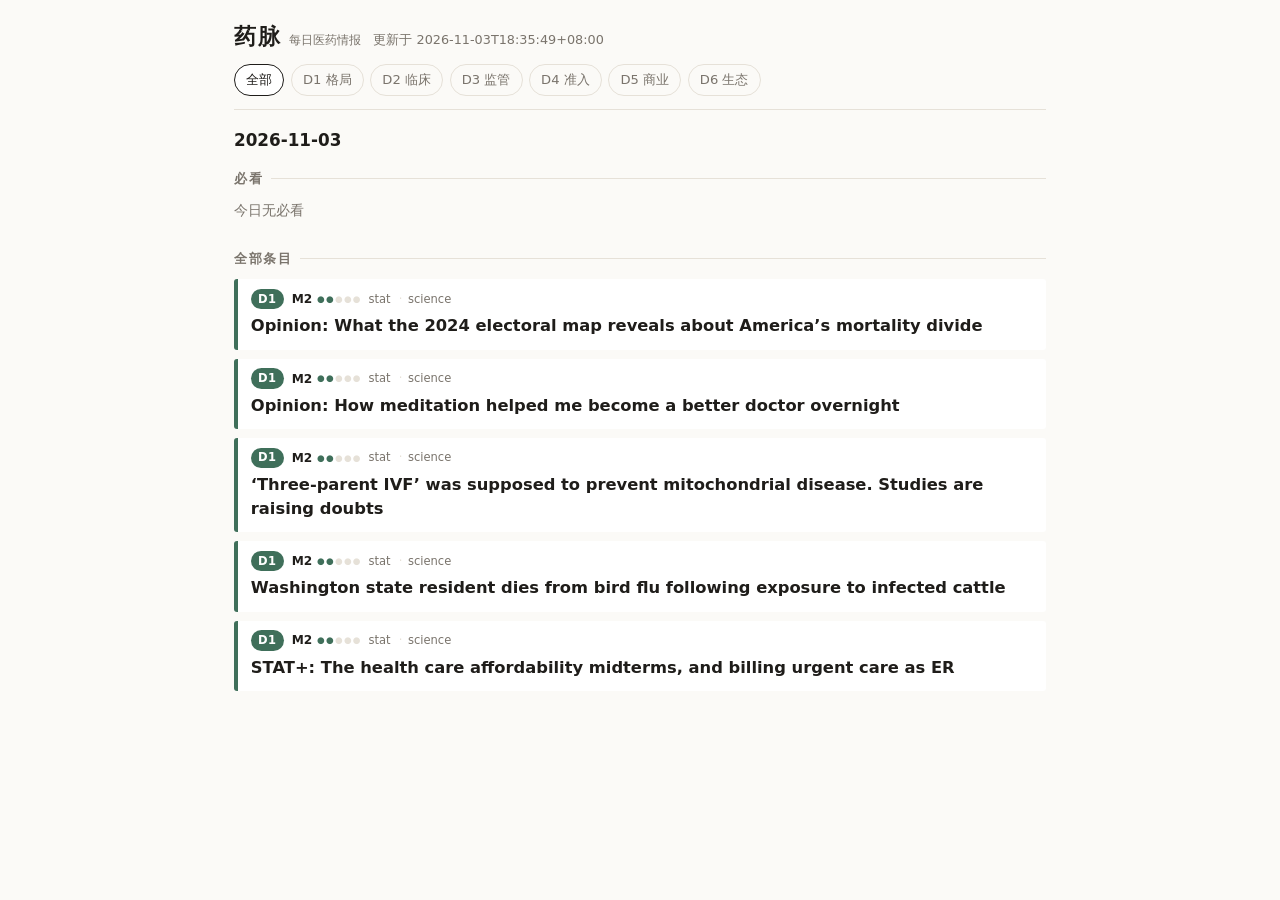
==== index.html @ af77bbad "feat: 今日页（静态，无依赖） Co-Authored-By: Claude Code <noreply@anthropic.com>" ====
<!DOCTYPE html>
<html lang="zh-CN">
<head>
<meta charset="utf-8">
<meta name="viewport" content="width=device-width, initial-scale=1">
<title>药脉 · 今日</title>
<link rel="stylesheet" href="./style.css">
</head>
<body>
<header class="top">
  <div class="brand">
    <h1>药脉</h1>
    <span class="tagline">每日医药情报</span>
  </div>
  <span id="generated" class="muted"></span>
</header>
<nav class="tabs" aria-label="按维度筛选">
  <button class="tab active" type="button" data-dim="all" aria-pressed="true">全部</button>
  <button class="tab" type="button" data-dim="D1" aria-pressed="false">D1 格局</button>
  <button class="tab" type="button" data-dim="D2" aria-pressed="false">D2 临床</button>
  <button class="tab" type="button" data-dim="D3" aria-pressed="false">D3 监管</button>
  <button class="tab" type="button" data-dim="D4" aria-pressed="false">D4 准入</button>
  <button class="tab" type="button" data-dim="D5" aria-pressed="false">D5 商业</button>
  <button class="tab" type="button" data-dim="D6" aria-pressed="false">D6 生态</button>
</nav>
<nav id="day-nav" class="day-nav" aria-label="切换日期" hidden>
  <button id="prev-day" class="day-btn" type="button">← 前一天</button>
  <span id="current-date" class="current-date"></span>
  <button id="next-day" class="day-btn" type="button">后一天 →</button>
</nav>
<main id="app"></main>
<script src="./app.js"></script>
</body>
</html>
---- style.css ----
:root {
  --bg: #fbfaf7;
  --card: #ffffff;
  --fg: #1f1d1a;
  --muted: #7a746c;
  --line: #e6e1d8;
  --must-bg: #fffdf5;
  --d1: #3f6f5a;
  --d2: #4a6fa5;
  --d3: #8a5a3b;
  --d4: #7a5b8a;
  --d5: #a2762f;
  --d6: #5c6670;
}

* {
  box-sizing: border-box;
}

body {
  margin: 0;
  padding: 0 1rem 3rem;
  background: var(--bg);
  color: var(--fg);
  font-family: -apple-system, "PingFang SC", "Noto Sans SC", system-ui, sans-serif;
  line-height: 1.65;
  -webkit-text-size-adjust: 100%;
}

/* ---------- 页头与筛选 ---------- */

.top {
  display: flex;
  flex-wrap: wrap;
  align-items: baseline;
  gap: 0.25rem 0.75rem;
  padding: 1.2rem 0 0.6rem;
}

.brand {
  display: flex;
  align-items: baseline;
  gap: 0.5rem;
}

.top h1 {
  margin: 0;
  font-size: 1.35rem;
  letter-spacing: 0.08em;
}

.tagline {
  color: var(--muted);
  font-size: 0.78rem;
}

.muted {
  color: var(--muted);
  font-size: 0.8rem;
}

.tabs {
  display: flex;
  gap: 0.4rem;
  overflow-x: auto;
  padding-bottom: 0.8rem;
  border-bottom: 1px solid var(--line);
  scrollbar-width: none;
}

.tabs::-webkit-scrollbar {
  display: none;
}

.tab {
  flex: 0 0 auto;
  border: 1px solid var(--line);
  background: transparent;
  color: var(--muted);
  border-radius: 999px;
  padding: 0.25rem 0.7rem;
  font: inherit;
  font-size: 0.82rem;
  white-space: nowrap;
  cursor: pointer;
}

.tab.active {
  color: var(--fg);
  border-color: var(--fg);
  background: var(--card);
}

/* ---------- 日期切换 ---------- */

.day-nav {
  display: flex;
  align-items: center;
  justify-content: space-between;
  gap: 0.5rem;
  margin-top: 0.9rem;
}

.day-nav[hidden] {
  display: none;
}

.day-btn {
  flex: 0 1 auto;
  border: 1px solid var(--line);
  background: var(--card);
  color: var(--fg);
  border-radius: 999px;
  padding: 0.3rem 0.7rem;
  font: inherit;
  font-size: 0.8rem;
  white-space: nowrap;
  cursor: pointer;
}

.day-btn:disabled {
  opacity: 0.4;
  cursor: default;
}

.current-date {
  color: var(--muted);
  font-size: 0.82rem;
  font-variant-numeric: tabular-nums;
}

/* ---------- 日期 / 分区 ---------- */

.day {
  margin-top: 1.1rem;
}

.day-title {
  margin: 0 0 0.8rem;
  font-size: 1.05rem;
  font-weight: 600;
  font-variant-numeric: tabular-nums;
}

.must-section,
.all-section {
  margin-bottom: 1.6rem;
}

.section-title {
  display: flex;
  align-items: center;
  gap: 0.5rem;
  margin: 0 0 0.6rem;
  color: var(--muted);
  font-size: 0.82rem;
  font-weight: 600;
  letter-spacing: 0.12em;
}

.section-title::after {
  content: "";
  flex: 1;
  height: 1px;
  background: var(--line);
}

/* ---------- 卡片 ---------- */

.must-grid {
  display: grid;
  grid-template-columns: minmax(0, 1fr);
  gap: 0.6rem;
}

.card {
  display: block;
  margin-bottom: 0.55rem;
  padding: 0.6rem 0.8rem;
  background: var(--card);
  border-left: 4px solid var(--dim, var(--d6));
  border-radius: 3px;
  color: inherit;
  text-decoration: none;
}

.card:focus-visible {
  outline: 2px solid var(--dim, var(--d6));
  outline-offset: 2px;
}

.must-grid .card {
  margin-bottom: 0;
}

.card-must {
  padding: 0.9rem 0.95rem;
  background: var(--must-bg);
  box-shadow: 0 1px 0 var(--line);
}

.card-head {
  display: flex;
  flex-wrap: wrap;
  align-items: center;
  gap: 0.35rem 0.5rem;
  color: var(--muted);
  font-size: 0.72rem;
}

.dim-badge {
  padding: 0.05rem 0.45rem;
  border-radius: 999px;
  background: var(--dim, var(--d6));
  color: #ffffff;
  font-weight: 600;
  letter-spacing: 0.04em;
}

.m-badge {
  display: inline-flex;
  align-items: center;
  gap: 0.3rem;
}

.m-text {
  color: var(--fg);
  font-weight: 700;
  font-size: 0.76rem;
}

.m-dots {
  display: inline-flex;
  gap: 0.08rem;
  font-size: 0.55rem;
  line-height: 1;
}

.dot {
  color: var(--line);
}

.dot.on {
  color: var(--dim, var(--d6));
}

.source {
  color: var(--muted);
}

.event::before {
  content: "·";
  margin-right: 0.35rem;
  color: var(--line);
}

.card-title {
  margin: 0.3rem 0 0.15rem;
  font-size: 0.98rem;
  font-weight: 600;
  line-height: 1.45;
}

.card-must .card-title {
  font-size: 1.12rem;
}

.card-orig {
  margin: 0 0 0.2rem;
  color: var(--muted);
  font-size: 0.78rem;
  line-height: 1.45;
}

.card-why {
  margin: 0.2rem 0 0;
  color: #3a3631;
  font-size: 0.86rem;
}

.quiet {
  margin: 0;
  color: var(--muted);
  font-size: 0.88rem;
}

/* ---------- 加载 / 错误提示 ---------- */

.notice {
  margin-top: 1rem;
  padding: 0.9rem 1rem;
  background: var(--card);
  border-left: 4px solid var(--d3);
  border-radius: 3px;
}

.notice-title {
  margin: 0 0 0.35rem;
  font-weight: 600;
}

.notice-detail {
  margin: 0 0 0.35rem;
  color: var(--muted);
  font-size: 0.82rem;
  overflow-wrap: anywhere;
}

.notice-hint {
  margin: 0 0 0.6rem;
  color: var(--muted);
  font-size: 0.82rem;
}

.file-pick {
  position: relative;
  display: inline-block;
  padding: 0.3rem 0.8rem;
  border: 1px solid var(--fg);
  border-radius: 999px;
  font-size: 0.82rem;
  cursor: pointer;
}

.file-pick:focus-within {
  outline: 2px solid var(--d2);
  outline-offset: 2px;
}

.file-pick input {
  position: absolute;
  width: 1px;
  height: 1px;
  opacity: 0;
}

/* ---------- 维度色 ---------- */

.dim-d1 {
  --dim: var(--d1);
}
.dim-d2 {
  --dim: var(--d2);
}
.dim-d3 {
  --dim: var(--d3);
}
.dim-d4 {
  --dim: var(--d4);
}
.dim-d5 {
  --dim: var(--d5);
}
.dim-d6 {
  --dim: var(--d6);
}

/* ---------- 稍宽屏幕 ---------- */

@media (min-width: 640px) {
  body {
    padding: 0 1.5rem 4rem;
    max-width: 860px;
    margin: 0 auto;
  }

  .must-grid {
    grid-template-columns: repeat(2, minmax(0, 1fr));
  }

  .card-title {
    font-size: 1.02rem;
  }

  .card-must .card-title {
    font-size: 1.18rem;
  }
}
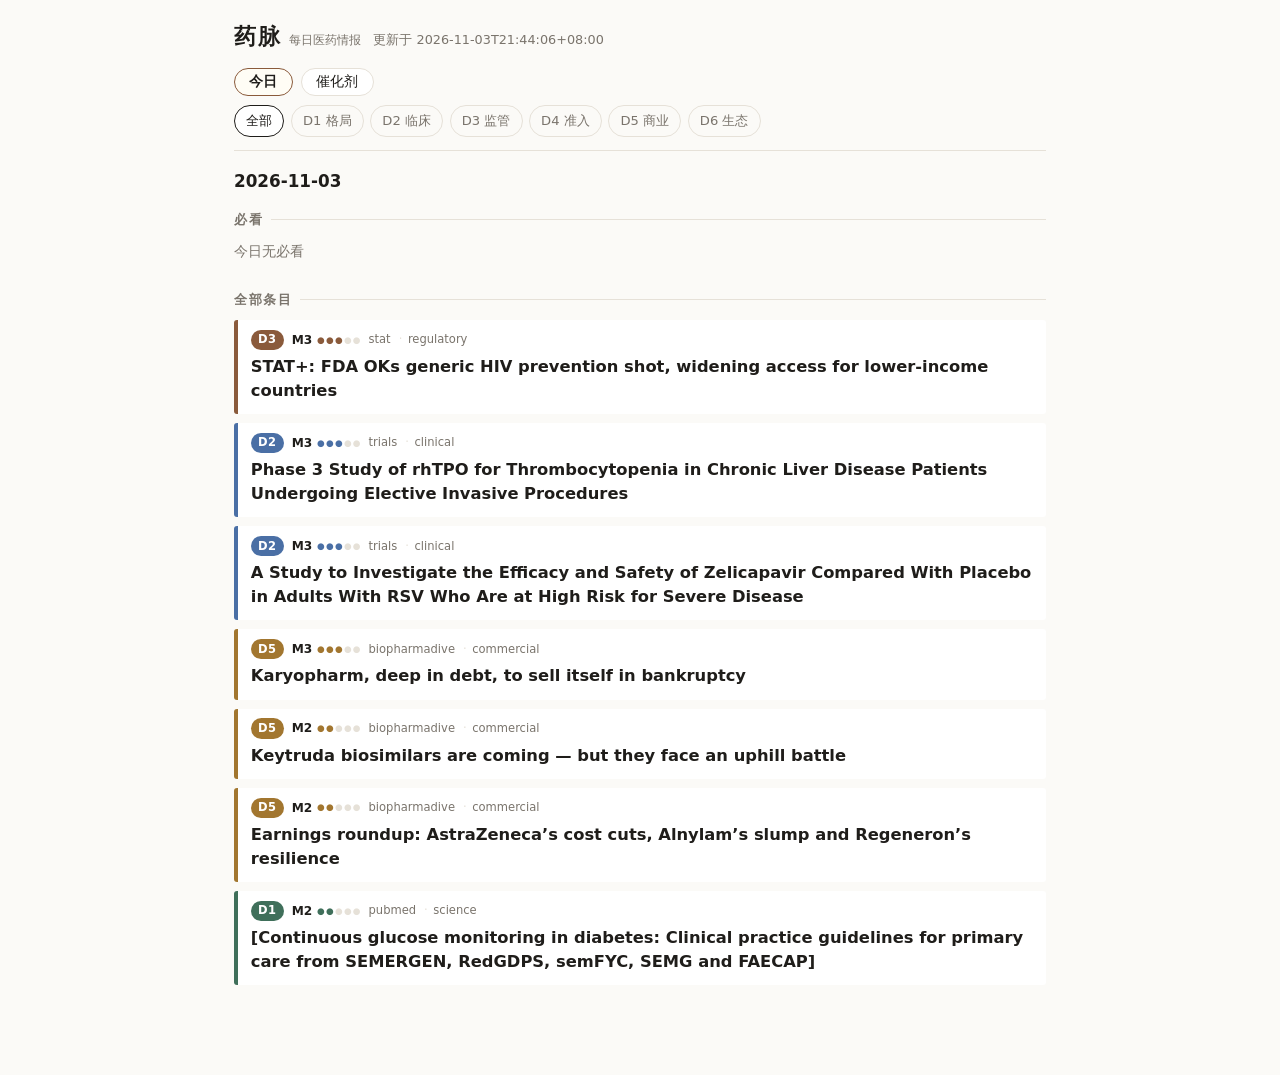
==== commit 5189785c: "feat: 催化剂日历视图与首版真实数据 Co-Authored-By: Claude Code <noreply@anthropic.com>" ====
--- a/index.html
+++ b/index.html
@@ -14,6 +14,10 @@
   </div>
   <span id="generated" class="muted"></span>
 </header>
+<nav class="views" aria-label="切换视图">
+  <button class="view-tab active" type="button" data-view="today" aria-pressed="true">今日</button>
+  <button class="view-tab" type="button" data-view="catalysts" aria-pressed="false">催化剂</button>
+</nav>
 <nav class="tabs" aria-label="按维度筛选">
   <button class="tab active" type="button" data-dim="all" aria-pressed="true">全部</button>
   <button class="tab" type="button" data-dim="D1" aria-pressed="false">D1 格局</button>
@@ -29,6 +33,8 @@
   <button id="next-day" class="day-btn" type="button">后一天 →</button>
 </nav>
 <main id="app"></main>
+<script src="./data/catalysts.js"></script>
+<script src="./data/items.js"></script>
 <script src="./app.js"></script>
 </body>
 </html>
--- a/style.css
+++ b/style.css
@@ -189,6 +189,10 @@
   outline-offset: 2px;
 }
 
+.card-nolink {
+  cursor: default;
+}
+
 .must-grid .card {
   margin-bottom: 0;
 }
@@ -376,3 +380,77 @@
     font-size: 1.18rem;
   }
 }
+
+/* ---------- 视图切换与催化剂日历 ---------- */
+
+.views {
+  display: flex;
+  gap: 0.5rem;
+  padding: 0.2rem 0 0.6rem;
+}
+
+.view-tab {
+  border: 1px solid var(--line);
+  background: var(--card);
+  color: var(--fg);
+  border-radius: 999px;
+  padding: 0.25rem 0.9rem;
+  font-size: 0.85rem;
+  cursor: pointer;
+}
+
+.view-tab.active {
+  border-color: var(--d3);
+  background: var(--must-bg);
+  font-weight: 600;
+}
+
+.catalyst-list {
+  display: flex;
+  flex-direction: column;
+  gap: 0.5rem;
+}
+
+.catalyst-row {
+  background: var(--card);
+  border: 1px solid var(--line);
+  border-radius: 8px;
+  padding: 0.6rem 0.75rem;
+}
+
+.catalyst-head {
+  display: flex;
+  flex-wrap: wrap;
+  align-items: center;
+  gap: 0.4rem;
+  font-size: 0.78rem;
+  color: var(--muted);
+}
+
+.catalyst-date {
+  font-variant-numeric: tabular-nums;
+}
+
+.kind-badge {
+  border: 1px solid var(--d3);
+  color: var(--d3);
+  border-radius: 4px;
+  padding: 0 0.35rem;
+}
+
+.days-left {
+  color: var(--d1);
+  font-weight: 600;
+}
+
+.catalyst-title {
+  margin: 0.3rem 0 0.1rem;
+  font-size: 1rem;
+}
+
+.catalyst-note,
+.catalyst-source {
+  margin: 0;
+  font-size: 0.85rem;
+  color: var(--muted);
+}
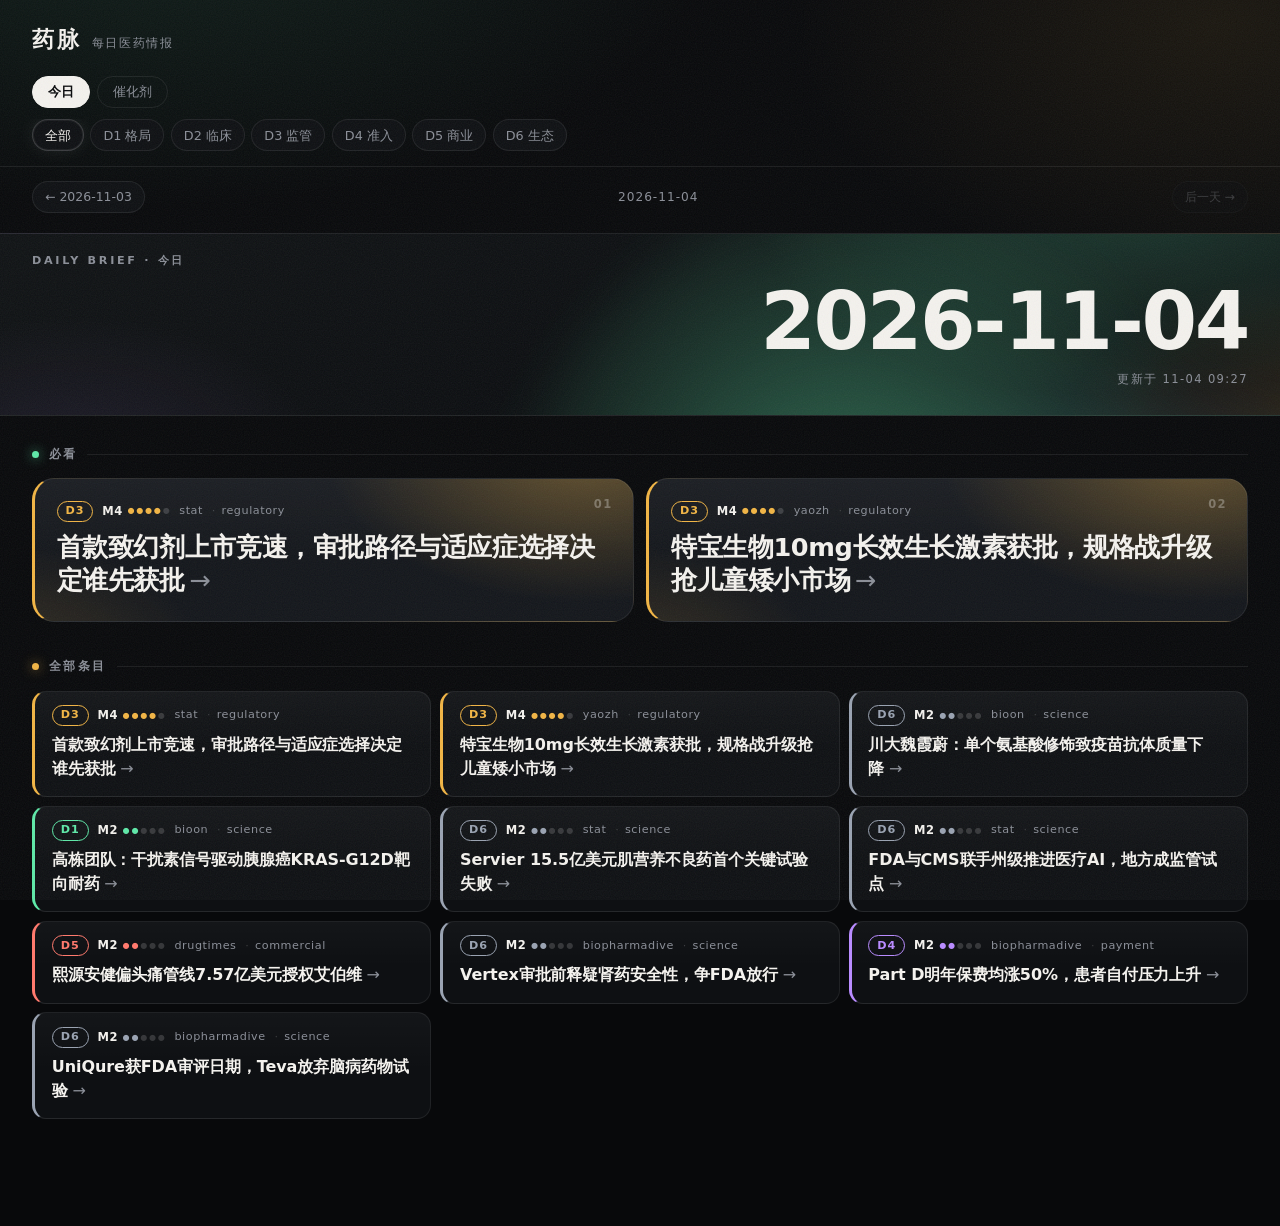
==== commit 3156e8b6: "feat: 日期封面右对齐并改为整幅铺满 - 日期大块移到右上角，更新时间小字置于日期下方，页头只留品牌。 - 去掉居中 940px 栏与左右留白：封面通栏，控件与卡片按视口铺开；   桌面条目区自适" ====
--- a/index.html
+++ b/index.html
@@ -12,7 +12,6 @@
     <h1>药脉</h1>
     <span class="tagline">每日医药情报</span>
   </div>
-  <span id="generated" class="muted"></span>
 </header>
 <nav class="views" aria-label="切换视图">
   <button class="view-tab active" type="button" data-view="today" aria-pressed="true">今日</button>
--- a/style.css
+++ b/style.css
@@ -1,71 +1,133 @@
+/* 药脉 · 暗色编辑风。零依赖：字体走系统栈，有机渐变与噪点全用 CSS/SVG 内联。 */
+
 :root {
-  --bg: #fbfaf7;
-  --card: #ffffff;
-  --fg: #1f1d1a;
-  --muted: #7a746c;
-  --line: #e6e1d8;
-  --must-bg: #fffdf5;
-  --d1: #3f6f5a;
-  --d2: #4a6fa5;
-  --d3: #8a5a3b;
-  --d4: #7a5b8a;
-  --d5: #a2762f;
-  --d6: #5c6670;
+  --bg: #08090b;
+  --panel: #0e1013;
+  --panel-2: #13161b;
+  --fg: #f4f2ee;
+  --muted: #8b8f98;
+  --line: rgba(255, 255, 255, 0.08);
+  --line-strong: rgba(255, 255, 255, 0.18);
+  --must-bg: #11140f;
+
+  --d1: #5ee9a8;
+  --d2: #6aa8ff;
+  --d3: #f2b544;
+  --d4: #b98cff;
+  --d5: #ff7a6e;
+  --d6: #9aa3b2;
 }
 
 * {
   box-sizing: border-box;
 }
 
+html {
+  background: var(--bg);
+}
+
 body {
+  position: relative;
   margin: 0;
-  padding: 0 1rem 3rem;
-  background: var(--bg);
+  padding: 0 0 3.5rem;
+  min-height: 100vh;
+  background:
+    radial-gradient(60rem 32rem at 12% -8%, rgba(94, 233, 168, 0.10), transparent 60%),
+    radial-gradient(48rem 30rem at 95% 2%, rgba(242, 181, 68, 0.08), transparent 55%),
+    var(--bg);
   color: var(--fg);
-  font-family: -apple-system, "PingFang SC", "Noto Sans SC", system-ui, sans-serif;
+  font-family: -apple-system, "PingFang SC", "Noto Sans SC", "Helvetica Neue", system-ui, sans-serif;
   line-height: 1.65;
+  -webkit-font-smoothing: antialiased;
   -webkit-text-size-adjust: 100%;
 }
 
-/* ---------- 页头与筛选 ---------- */
+/* 胶片噪点：给平涂暗色一点颗粒质感 */
+body::after {
+  content: "";
+  position: fixed;
+  inset: 0;
+  z-index: 9;
+  pointer-events: none;
+  opacity: 0.07;
+  background-image: url("data:image/svg+xml,%3Csvg xmlns='http://www.w3.org/2000/svg' width='140' height='140'%3E%3Cfilter id='n'%3E%3CfeTurbulence type='fractalNoise' baseFrequency='0.85' numOctaves='2'/%3E%3C/filter%3E%3Crect width='140' height='140' filter='url(%23n)'/%3E%3C/svg%3E");
+}
+
+/* ---------- 页头 ---------- */
 
 .top {
   display: flex;
   flex-wrap: wrap;
   align-items: baseline;
+  justify-content: space-between;
   gap: 0.25rem 0.75rem;
-  padding: 1.2rem 0 0.6rem;
+  padding: 1.4rem 1rem 0.9rem;
 }
 
 .brand {
   display: flex;
   align-items: baseline;
-  gap: 0.5rem;
+  gap: 0.55rem;
 }
 
 .top h1 {
   margin: 0;
   font-size: 1.35rem;
-  letter-spacing: 0.08em;
+  font-weight: 800;
+  letter-spacing: 0.16em;
 }
 
 .tagline {
   color: var(--muted);
-  font-size: 0.78rem;
+  font-size: 0.72rem;
+  letter-spacing: 0.14em;
+  text-transform: uppercase;
 }
 
 .muted {
   color: var(--muted);
-  font-size: 0.8rem;
+  font-size: 0.72rem;
+  font-variant-numeric: tabular-nums;
+}
+
+/* ---------- 视图 / 维度筛选 ---------- */
+
+.views {
+  display: flex;
+  gap: 0.4rem;
+  padding: 0.2rem 1rem 0.7rem;
+}
+
+.view-tab {
+  border: 1px solid var(--line);
+  background: transparent;
+  color: var(--muted);
+  border-radius: 999px;
+  padding: 0.28rem 0.95rem;
+  font: inherit;
+  font-size: 0.82rem;
+  cursor: pointer;
+  transition: color 0.18s ease, border-color 0.18s ease, background 0.18s ease;
+}
+
+.view-tab.active {
+  border-color: var(--fg);
+  background: var(--fg);
+  color: var(--bg);
+  font-weight: 600;
 }
 
 .tabs {
   display: flex;
   gap: 0.4rem;
   overflow-x: auto;
-  padding-bottom: 0.8rem;
+  padding: 0 1rem 0.9rem;
   border-bottom: 1px solid var(--line);
   scrollbar-width: none;
+}
+
+.tabs[hidden] {
+  display: none;
 }
 
 .tabs::-webkit-scrollbar {
@@ -75,20 +137,21 @@
 .tab {
   flex: 0 0 auto;
   border: 1px solid var(--line);
-  background: transparent;
+  background: var(--panel);
   color: var(--muted);
   border-radius: 999px;
-  padding: 0.25rem 0.7rem;
+  padding: 0.28rem 0.75rem;
   font: inherit;
-  font-size: 0.82rem;
+  font-size: 0.8rem;
   white-space: nowrap;
   cursor: pointer;
+  transition: color 0.18s ease, border-color 0.18s ease, box-shadow 0.18s ease;
 }
 
 .tab.active {
   color: var(--fg);
-  border-color: var(--fg);
-  background: var(--card);
+  border-color: var(--line-strong);
+  box-shadow: inset 0 0 0 1px rgba(255, 255, 255, 0.06), 0 0 18px rgba(244, 242, 238, 0.08);
 }
 
 /* ---------- 日期切换 ---------- */
@@ -99,6 +162,7 @@
   justify-content: space-between;
   gap: 0.5rem;
   margin-top: 0.9rem;
+  padding: 0 1rem;
 }
 
 .day-nav[hidden] {
@@ -108,54 +172,134 @@
 .day-btn {
   flex: 0 1 auto;
   border: 1px solid var(--line);
-  background: var(--card);
-  color: var(--fg);
+  background: var(--panel);
+  color: var(--muted);
   border-radius: 999px;
-  padding: 0.3rem 0.7rem;
+  padding: 0.3rem 0.75rem;
   font: inherit;
-  font-size: 0.8rem;
+  font-size: 0.78rem;
   white-space: nowrap;
   cursor: pointer;
+  transition: color 0.18s ease, border-color 0.18s ease;
+}
+
+.day-btn:hover:not(:disabled) {
+  color: var(--fg);
+  border-color: var(--line-strong);
 }
 
 .day-btn:disabled {
-  opacity: 0.4;
+  opacity: 0.35;
   cursor: default;
 }
 
 .current-date {
   color: var(--muted);
-  font-size: 0.82rem;
+  font-size: 0.76rem;
+  letter-spacing: 0.08em;
   font-variant-numeric: tabular-nums;
 }
 
-/* ---------- 日期 / 分区 ---------- */
+/* ---------- 日期封面（整幅铺满） ---------- */
 
 .day {
-  margin-top: 1.1rem;
+  margin-top: 1.2rem;
+}
+
+.day-hero {
+  position: relative;
+  isolation: isolate;
+  margin: 0 0 1.8rem;
+  padding: 2.7rem 1.25rem 1.4rem;
+  overflow: hidden;
+  border-top: 1px solid var(--line);
+  border-bottom: 1px solid var(--line);
+  background:
+    radial-gradient(38rem 20rem at 88% -20%, rgba(94, 233, 168, 0.20), transparent 62%),
+    radial-gradient(30rem 18rem at 105% 110%, rgba(242, 181, 68, 0.14), transparent 58%),
+    radial-gradient(26rem 16rem at 6% 130%, rgba(185, 140, 255, 0.10), transparent 60%),
+    linear-gradient(160deg, #101315, #0b0d10 62%);
+  text-align: right;
+}
+
+/* 有机光斑：不做图片，两团模糊渐变 */
+.day-hero::before {
+  content: "";
+  position: absolute;
+  z-index: -1;
+  right: -12%;
+  top: -46%;
+  width: 74%;
+  aspect-ratio: 1;
+  border-radius: 50%;
+  background:
+    radial-gradient(circle at 38% 40%, rgba(94, 233, 168, 0.55), transparent 46%),
+    radial-gradient(circle at 68% 62%, rgba(110, 168, 255, 0.34), transparent 44%),
+    radial-gradient(circle at 54% 80%, rgba(242, 181, 68, 0.40), transparent 46%);
+  filter: blur(26px);
+  opacity: 0.8;
+}
+
+.day-hero::after {
+  content: "DAILY BRIEF · 今日";
+  position: absolute;
+  left: 1.25rem;
+  top: 1.15rem;
+  font-size: 0.7rem;
+  font-weight: 600;
+  line-height: 1;
+  letter-spacing: 0.24em;
+  color: var(--muted);
 }
 
 .day-title {
-  margin: 0 0 0.8rem;
-  font-size: 1.05rem;
-  font-weight: 600;
+  margin: 0;
+  font-size: clamp(2.7rem, 13vw, 5rem);
+  font-weight: 800;
+  line-height: 0.92;
+  letter-spacing: -0.03em;
   font-variant-numeric: tabular-nums;
 }
+
+.day-meta {
+  margin: 0.75rem 0 0;
+  color: var(--muted);
+  font-size: 0.72rem;
+  letter-spacing: 0.12em;
+  font-variant-numeric: tabular-nums;
+}
+
+/* ---------- 分区标题 ---------- */
 
 .must-section,
 .all-section {
-  margin-bottom: 1.6rem;
+  margin-bottom: 2.2rem;
+  padding: 0 1rem;
 }
 
 .section-title {
   display: flex;
   align-items: center;
-  gap: 0.5rem;
-  margin: 0 0 0.6rem;
-  color: var(--muted);
-  font-size: 0.82rem;
-  font-weight: 600;
-  letter-spacing: 0.12em;
+  gap: 0.6rem;
+  margin: 0 0 0.9rem;
+  color: var(--muted);
+  font-size: 0.72rem;
+  font-weight: 700;
+  letter-spacing: 0.22em;
+}
+
+.section-title::before {
+  content: "";
+  width: 0.45rem;
+  height: 0.45rem;
+  border-radius: 50%;
+  background: var(--d1);
+  box-shadow: 0 0 12px rgba(94, 233, 168, 0.7);
+}
+
+.all-section .section-title::before {
+  background: var(--d3);
+  box-shadow: 0 0 12px rgba(242, 181, 68, 0.6);
 }
 
 .section-title::after {
@@ -165,60 +309,76 @@
   background: var(--line);
 }
 
-/* ---------- 卡片 ---------- */
+/* ---------- 必看 ---------- */
 
 .must-grid {
   display: grid;
   grid-template-columns: minmax(0, 1fr);
-  gap: 0.6rem;
-}
+  gap: 0.8rem;
+  counter-reset: must;
+}
+
+/* ---------- 卡片 ---------- */
 
 .card {
-  display: block;
+  position: relative;
+  overflow: hidden;
   margin-bottom: 0.55rem;
-  padding: 0.6rem 0.8rem;
-  background: var(--card);
-  border-left: 4px solid var(--dim, var(--d6));
-  border-radius: 3px;
-  color: inherit;
-  text-decoration: none;
-}
-
-.card:focus-visible {
-  outline: 2px solid var(--dim, var(--d6));
-  outline-offset: 2px;
-}
-
-.card-nolink {
-  cursor: default;
+  padding: 0.85rem 1rem 0.9rem 1.05rem;
+  background: linear-gradient(180deg, rgba(255, 255, 255, 0.025), transparent 55%), var(--panel);
+  border: 1px solid var(--line);
+  border-left: 3px solid var(--dim, var(--d6));
+  border-radius: 14px;
+  transition: transform 0.18s ease, border-color 0.18s ease;
+}
+
+.card:hover {
+  transform: translateY(-2px);
+  border-top-color: var(--line-strong);
+  border-right-color: var(--line-strong);
+  border-bottom-color: var(--line-strong);
 }
 
 .must-grid .card {
   margin-bottom: 0;
-}
-
-.card-must {
-  padding: 0.9rem 0.95rem;
-  background: var(--must-bg);
-  box-shadow: 0 1px 0 var(--line);
+  padding: 1.35rem 1.35rem 1.4rem;
+  border-radius: 22px;
+  counter-increment: must;
+  background:
+    radial-gradient(26rem 15rem at 92% -18%, var(--dim-glow, rgba(255, 255, 255, 0.10)), transparent 62%),
+    radial-gradient(20rem 12rem at -4% 128%, var(--dim-soft, rgba(255, 255, 255, 0.05)), transparent 60%),
+    linear-gradient(180deg, rgba(255, 255, 255, 0.035), transparent 52%),
+    var(--panel-2);
+}
+
+.must-grid .card::after {
+  content: counter(must, decimal-leading-zero);
+  position: absolute;
+  right: 1.25rem;
+  top: 1rem;
+  font-size: 0.72rem;
+  font-weight: 700;
+  letter-spacing: 0.12em;
+  color: rgba(244, 242, 238, 0.32);
 }
 
 .card-head {
   display: flex;
   flex-wrap: wrap;
   align-items: center;
-  gap: 0.35rem 0.5rem;
-  color: var(--muted);
-  font-size: 0.72rem;
+  gap: 0.35rem 0.55rem;
+  color: var(--muted);
+  font-size: 0.7rem;
+  letter-spacing: 0.05em;
 }
 
 .dim-badge {
-  padding: 0.05rem 0.45rem;
+  padding: 0.02rem 0.5rem;
+  border: 1px solid var(--dim, var(--d6));
   border-radius: 999px;
-  background: var(--dim, var(--d6));
-  color: #ffffff;
-  font-weight: 600;
-  letter-spacing: 0.04em;
+  color: var(--dim, var(--d6));
+  font-weight: 700;
+  letter-spacing: 0.08em;
 }
 
 .m-badge {
@@ -230,18 +390,19 @@
 .m-text {
   color: var(--fg);
   font-weight: 700;
-  font-size: 0.76rem;
+  font-size: 0.72rem;
+  font-variant-numeric: tabular-nums;
 }
 
 .m-dots {
   display: inline-flex;
   gap: 0.08rem;
-  font-size: 0.55rem;
+  font-size: 0.5rem;
   line-height: 1;
 }
 
 .dot {
-  color: var(--line);
+  color: rgba(255, 255, 255, 0.16);
 }
 
 .dot.on {
@@ -255,72 +416,94 @@
 .event::before {
   content: "·";
   margin-right: 0.35rem;
-  color: var(--line);
+  color: var(--line-strong);
 }
 
 .card-title {
-  margin: 0.3rem 0 0.15rem;
-  font-size: 0.98rem;
-  font-weight: 600;
+  margin: 0.45rem 0 0.1rem;
+  font-size: 1rem;
+  font-weight: 650;
   line-height: 1.45;
-}
-
-.card-must .card-title {
-  font-size: 1.12rem;
-}
-
-.card-orig {
-  margin: 0 0 0.2rem;
-  color: var(--muted);
-  font-size: 0.78rem;
-  line-height: 1.45;
+  letter-spacing: -0.005em;
+  text-wrap: pretty;
+}
+
+.must-grid .card-title {
+  margin-top: 0.6rem;
+  font-size: clamp(1.28rem, 5.4vw, 1.6rem);
+  font-weight: 750;
+  line-height: 1.28;
+  letter-spacing: -0.015em;
+}
+
+.card-link {
+  margin-left: 0.3rem;
+  color: var(--muted);
+  text-decoration: none;
+  font-weight: 400;
+  transition: color 0.18s ease, transform 0.18s ease;
+  display: inline-block;
+}
+
+.card-link:hover,
+.card-link:focus-visible {
+  color: var(--dim, var(--fg));
+  transform: translateX(2px);
 }
 
 .card-why {
-  margin: 0.2rem 0 0;
-  color: #3a3631;
-  font-size: 0.86rem;
+  margin: 0.35rem 0 0;
+  color: var(--muted);
+  font-size: 0.84rem;
+  line-height: 1.6;
+}
+
+/* 全部条目：桌面两列，移动单列 */
+.list {
+  display: grid;
+  grid-template-columns: minmax(0, 1fr);
+  gap: 0.55rem;
+}
+
+.list .card {
+  margin-bottom: 0;
 }
 
 .quiet {
   margin: 0;
   color: var(--muted);
-  font-size: 0.88rem;
+  font-size: 0.86rem;
 }
 
 /* ---------- 加载 / 错误提示 ---------- */
 
 .notice {
   margin-top: 1rem;
-  padding: 0.9rem 1rem;
-  background: var(--card);
-  border-left: 4px solid var(--d3);
-  border-radius: 3px;
+  padding: 1rem 1.1rem;
+  background: var(--panel);
+  border: 1px solid var(--line);
+  border-left: 3px solid var(--d3);
+  border-radius: 14px;
 }
 
 .notice-title {
   margin: 0 0 0.35rem;
-  font-weight: 600;
-}
-
-.notice-detail {
-  margin: 0 0 0.35rem;
+  font-weight: 650;
+}
+
+.notice-detail,
+.notice-hint {
+  margin: 0 0 0.5rem;
   color: var(--muted);
   font-size: 0.82rem;
   overflow-wrap: anywhere;
-}
-
-.notice-hint {
-  margin: 0 0 0.6rem;
-  color: var(--muted);
-  font-size: 0.82rem;
 }
 
 .file-pick {
   position: relative;
   display: inline-block;
-  padding: 0.3rem 0.8rem;
-  border: 1px solid var(--fg);
+  padding: 0.3rem 0.85rem;
+  border: 1px solid var(--line-strong);
   border-radius: 999px;
   font-size: 0.82rem;
   cursor: pointer;
@@ -342,80 +525,62 @@
 
 .dim-d1 {
   --dim: var(--d1);
+  --dim-soft: rgba(94, 233, 168, 0.16);
+  --dim-glow: rgba(94, 233, 168, 0.34);
 }
 .dim-d2 {
   --dim: var(--d2);
+  --dim-soft: rgba(106, 168, 255, 0.16);
+  --dim-glow: rgba(106, 168, 255, 0.34);
 }
 .dim-d3 {
   --dim: var(--d3);
+  --dim-soft: rgba(242, 181, 68, 0.16);
+  --dim-glow: rgba(242, 181, 68, 0.34);
 }
 .dim-d4 {
   --dim: var(--d4);
+  --dim-soft: rgba(185, 140, 255, 0.16);
+  --dim-glow: rgba(185, 140, 255, 0.34);
 }
 .dim-d5 {
   --dim: var(--d5);
+  --dim-soft: rgba(255, 122, 110, 0.16);
+  --dim-glow: rgba(255, 122, 110, 0.34);
 }
 .dim-d6 {
   --dim: var(--d6);
-}
-
-/* ---------- 稍宽屏幕 ---------- */
-
-@media (min-width: 640px) {
-  body {
-    padding: 0 1.5rem 4rem;
-    max-width: 860px;
-    margin: 0 auto;
-  }
-
-  .must-grid {
-    grid-template-columns: repeat(2, minmax(0, 1fr));
-  }
-
-  .card-title {
-    font-size: 1.02rem;
-  }
-
-  .card-must .card-title {
-    font-size: 1.18rem;
-  }
-}
-
-/* ---------- 视图切换与催化剂日历 ---------- */
-
-.views {
-  display: flex;
-  gap: 0.5rem;
-  padding: 0.2rem 0 0.6rem;
-}
-
-.view-tab {
+  --dim-soft: rgba(154, 163, 178, 0.14);
+  --dim-glow: rgba(154, 163, 178, 0.34);
+}
+
+/* ---------- 催化剂 ---------- */
+
+.catalysts .day-title {
+  font-size: clamp(1.9rem, 7vw, 3rem);
+}
+
+.catalysts .day-hero::after {
+  content: "CATALYST CALENDAR · 催化剂";
+}
+
+.catalysts > .quiet {
+  padding: 0 1rem;
+}
+
+.catalyst-list {
+  display: flex;
+  flex-direction: column;
+  gap: 0.55rem;
+  padding: 0 1rem;
+}
+
+.catalyst-row {
+  background: var(--panel);
   border: 1px solid var(--line);
-  background: var(--card);
-  color: var(--fg);
-  border-radius: 999px;
-  padding: 0.25rem 0.9rem;
-  font-size: 0.85rem;
-  cursor: pointer;
-}
-
-.view-tab.active {
-  border-color: var(--d3);
-  background: var(--must-bg);
-  font-weight: 600;
-}
-
-.catalyst-list {
-  display: flex;
-  flex-direction: column;
-  gap: 0.5rem;
-}
-
-.catalyst-row {
-  background: var(--card);
-  border: 1px solid var(--line);
-  border-radius: 8px;
-  padding: 0.6rem 0.75rem;
+  border-left: 3px solid var(--d3);
+  border-radius: 14px;
+  padding: 0.75rem 0.95rem;
 }
 
 .catalyst-head {
@@ -423,34 +588,100 @@
   flex-wrap: wrap;
   align-items: center;
   gap: 0.4rem;
-  font-size: 0.78rem;
+  font-size: 0.74rem;
   color: var(--muted);
 }
 
 .catalyst-date {
   font-variant-numeric: tabular-nums;
+  letter-spacing: 0.04em;
 }
 
 .kind-badge {
   border: 1px solid var(--d3);
   color: var(--d3);
-  border-radius: 4px;
-  padding: 0 0.35rem;
+  border-radius: 999px;
+  padding: 0 0.45rem;
 }
 
 .days-left {
   color: var(--d1);
-  font-weight: 600;
+  font-weight: 700;
 }
 
 .catalyst-title {
-  margin: 0.3rem 0 0.1rem;
-  font-size: 1rem;
+  margin: 0.35rem 0 0.1rem;
+  font-size: 0.98rem;
+  font-weight: 650;
+  line-height: 1.45;
 }
 
 .catalyst-note,
 .catalyst-source {
   margin: 0;
-  font-size: 0.85rem;
-  color: var(--muted);
-}
+  font-size: 0.82rem;
+  color: var(--muted);
+}
+
+/* ---------- 焦点可见性 ---------- */
+
+.tab:focus-visible,
+.view-tab:focus-visible,
+.day-btn:focus-visible,
+.card-link:focus-visible {
+  outline: 2px solid var(--fg);
+  outline-offset: 2px;
+}
+
+/* ---------- 稍宽屏幕 ---------- */
+
+@media (min-width: 640px) {
+  body {
+    padding: 0 0 4.5rem;
+  }
+
+  .top,
+  .views,
+  .tabs,
+  .day-nav {
+    padding-left: 2rem;
+    padding-right: 2rem;
+  }
+
+  .must-section,
+  .all-section,
+  .catalysts > .quiet,
+  .catalyst-list {
+    padding-left: 2rem;
+    padding-right: 2rem;
+  }
+
+  .must-grid {
+    grid-template-columns: repeat(auto-fit, minmax(22rem, 1fr));
+  }
+
+  .list {
+    grid-template-columns: repeat(auto-fill, minmax(21rem, 1fr));
+  }
+
+  .day-hero {
+    padding: 3.2rem 2rem 1.6rem;
+  }
+
+  .day-hero::after {
+    left: 2rem;
+    top: 1.35rem;
+  }
+}
+
+@media (prefers-reduced-motion: reduce) {
+  * {
+    transition: none !important;
+  }
+
+  .card:hover,
+  .card-link:hover,
+  .card-link:focus-visible {
+    transform: none;
+  }
+}
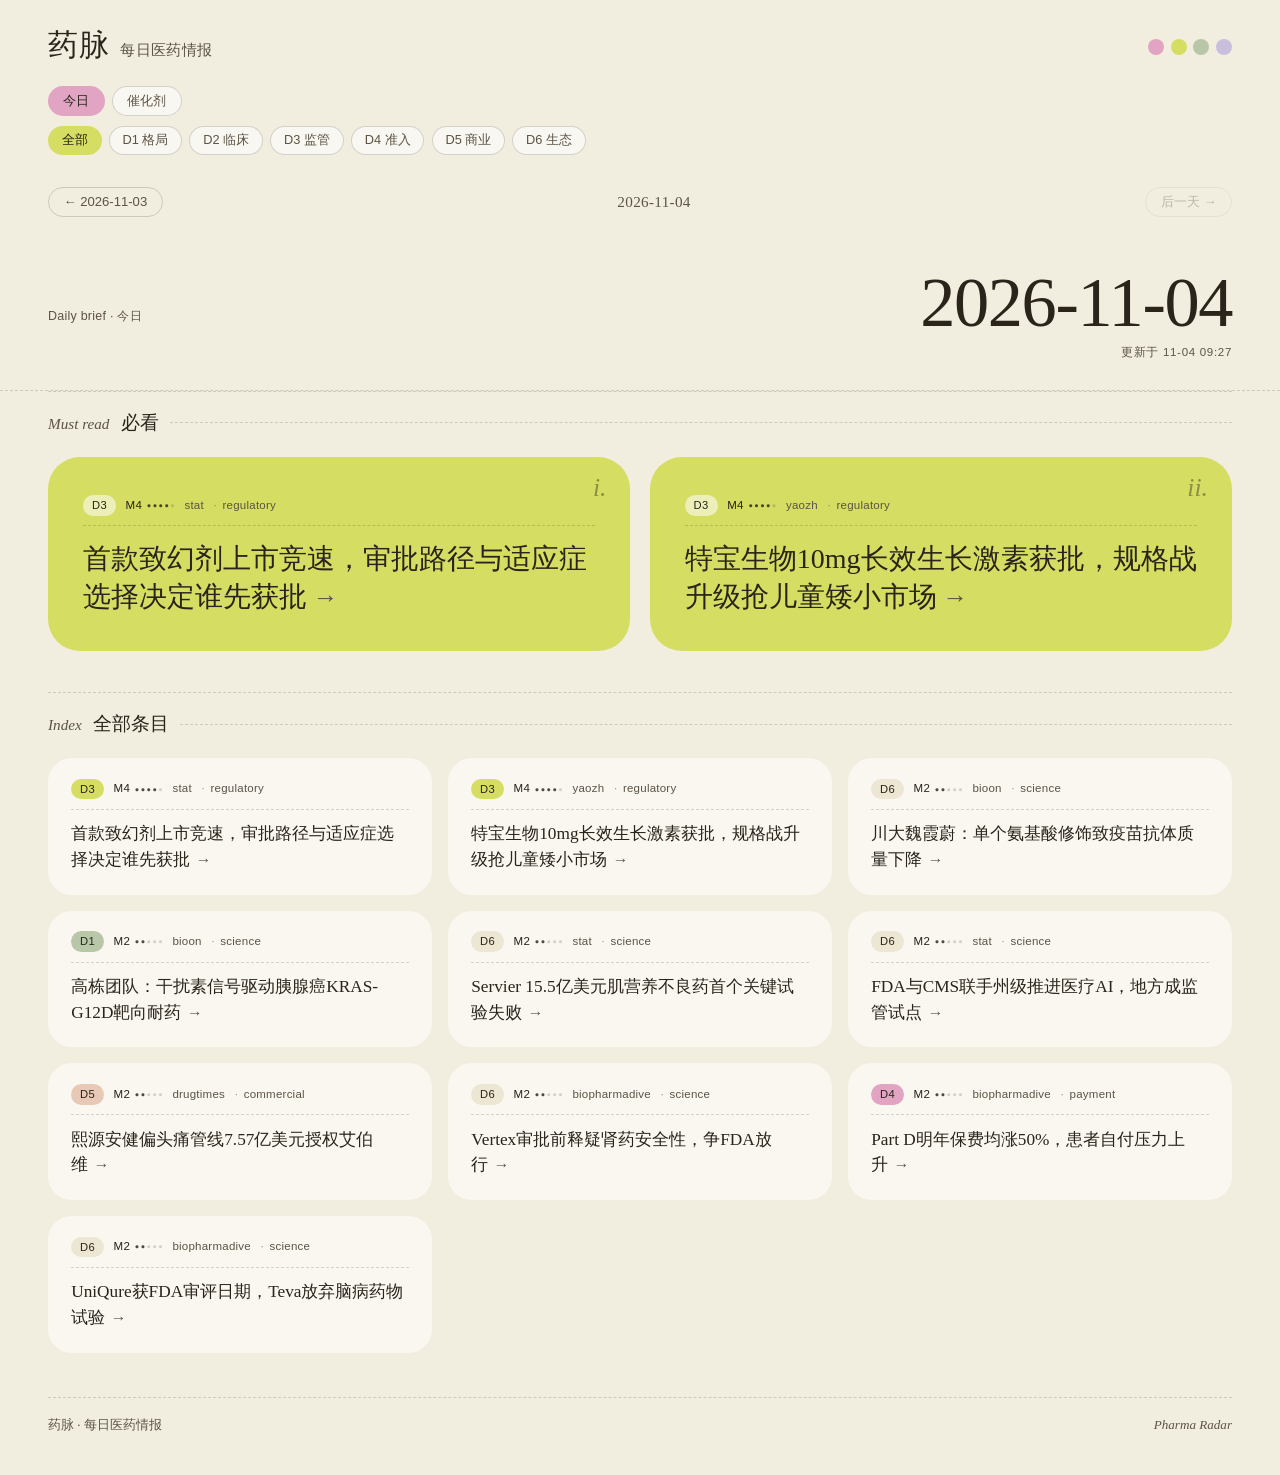
==== commit c7ef297b: "feat: 整站换成 Soft Editorial 奶油纸面风格 用 zarazhangrui/beautiful-html-templates 的 soft-editorial 语言重做静态页： 奶" ====
--- a/index.html
+++ b/index.html
@@ -11,6 +11,9 @@
   <div class="brand">
     <h1>药脉</h1>
     <span class="tagline">每日医药情报</span>
+  </div>
+  <div class="swatches" aria-hidden="true">
+    <span></span><span></span><span></span><span></span>
   </div>
 </header>
 <nav class="views" aria-label="切换视图">
@@ -32,6 +35,10 @@
   <button id="next-day" class="day-btn" type="button">后一天 →</button>
 </nav>
 <main id="app"></main>
+<footer class="page-footer">
+  <span>药脉 · 每日医药情报</span>
+  <span>Pharma Radar</span>
+</footer>
 <script src="./data/catalysts.js"></script>
 <script src="./data/items.js"></script>
 <script src="./app.js"></script>
--- a/style.css
+++ b/style.css
@@ -1,21 +1,26 @@
-/* 药脉 · 暗色编辑风。零依赖：字体走系统栈，有机渐变与噪点全用 CSS/SVG 内联。 */
+/* 药脉 · Soft Editorial。零依赖：奶油纸面 + 衬线标题 + 五色粉彩卡片，字体全走系统栈。 */
 
 :root {
-  --bg: #08090b;
-  --panel: #0e1013;
-  --panel-2: #13161b;
-  --fg: #f4f2ee;
-  --muted: #8b8f98;
-  --line: rgba(255, 255, 255, 0.08);
-  --line-strong: rgba(255, 255, 255, 0.18);
-  --must-bg: #11140f;
-
-  --d1: #5ee9a8;
-  --d2: #6aa8ff;
-  --d3: #f2b544;
-  --d4: #b98cff;
-  --d5: #ff7a6e;
-  --d6: #9aa3b2;
+  --paper: #f2eedf;
+  --paper-2: #ece6d2;
+  --ink: #2a241b;
+  --ink-soft: #5c5345;
+  --pink: #e1a4c2;
+  --lemon: #d6dd63;
+  --blush: #e8c9b6;
+  --sage: #b7c7a8;
+  --lilac: #c9bedc;
+
+  --card-fill: rgba(255, 255, 255, 0.55);
+  --card-fill-hover: rgba(255, 255, 255, 0.8);
+  --rule-soft: rgba(42, 36, 27, 0.18);
+  --rule-medium: rgba(42, 36, 27, 0.35);
+
+  /* 衬线负责性格（标题、数字、饰件），无衬线负责正文与眉标 */
+  --serif: "Cormorant Garamond", "Songti SC", "STSong", "Noto Serif SC", Georgia, "Times New Roman", serif;
+  --sans: "Work Sans", -apple-system, BlinkMacSystemFont, "PingFang SC", "Noto Sans SC", "Helvetica Neue", sans-serif;
+
+  --pad: clamp(1.25rem, 4vw, 3rem);
 }
 
 * {
@@ -23,69 +28,82 @@
 }
 
 html {
-  background: var(--bg);
+  background: var(--paper);
 }
 
 body {
-  position: relative;
   margin: 0;
-  padding: 0 0 3.5rem;
+  padding: 0 0 1rem;
   min-height: 100vh;
-  background:
-    radial-gradient(60rem 32rem at 12% -8%, rgba(94, 233, 168, 0.10), transparent 60%),
-    radial-gradient(48rem 30rem at 95% 2%, rgba(242, 181, 68, 0.08), transparent 55%),
-    var(--bg);
-  color: var(--fg);
-  font-family: -apple-system, "PingFang SC", "Noto Sans SC", "Helvetica Neue", system-ui, sans-serif;
-  line-height: 1.65;
+  background: var(--paper);
+  color: var(--ink);
+  font-family: var(--sans);
+  font-size: 16px;
+  line-height: 1.7;
   -webkit-font-smoothing: antialiased;
   -webkit-text-size-adjust: 100%;
 }
 
-/* 胶片噪点：给平涂暗色一点颗粒质感 */
-body::after {
-  content: "";
-  position: fixed;
-  inset: 0;
-  z-index: 9;
-  pointer-events: none;
-  opacity: 0.07;
-  background-image: url("data:image/svg+xml,%3Csvg xmlns='http://www.w3.org/2000/svg' width='140' height='140'%3E%3Cfilter id='n'%3E%3CfeTurbulence type='fractalNoise' baseFrequency='0.85' numOctaves='2'/%3E%3C/filter%3E%3Crect width='140' height='140' filter='url(%23n)'/%3E%3C/svg%3E");
-}
-
 /* ---------- 页头 ---------- */
 
 .top {
   display: flex;
   flex-wrap: wrap;
+  align-items: center;
+  justify-content: space-between;
+  gap: 0.75rem 1rem;
+  padding: 1.9rem var(--pad) 0.3rem;
+}
+
+.brand {
+  display: flex;
   align-items: baseline;
-  justify-content: space-between;
-  gap: 0.25rem 0.75rem;
-  padding: 1.4rem 1rem 0.9rem;
-}
-
-.brand {
-  display: flex;
-  align-items: baseline;
-  gap: 0.55rem;
+  gap: 0.7rem;
 }
 
 .top h1 {
   margin: 0;
-  font-size: 1.35rem;
-  font-weight: 800;
-  letter-spacing: 0.16em;
+  font-family: var(--serif);
+  font-size: 1.9rem;
+  font-weight: 500;
+  line-height: 1;
+  letter-spacing: 0.02em;
 }
 
 .tagline {
-  color: var(--muted);
-  font-size: 0.72rem;
-  letter-spacing: 0.14em;
-  text-transform: uppercase;
+  color: var(--ink-soft);
+  font-family: var(--serif);
+  font-size: 0.92rem;
+  letter-spacing: 0.02em;
+}
+
+/* 封面圆点：五色粉彩的签名 */
+.swatches {
+  display: flex;
+  gap: 0.42rem;
+}
+
+.swatches span {
+  width: 1rem;
+  height: 1rem;
+  border-radius: 50%;
+}
+
+.swatches span:nth-child(1) {
+  background: var(--pink);
+}
+.swatches span:nth-child(2) {
+  background: var(--lemon);
+}
+.swatches span:nth-child(3) {
+  background: var(--sage);
+}
+.swatches span:nth-child(4) {
+  background: var(--lilac);
 }
 
 .muted {
-  color: var(--muted);
+  color: var(--ink-soft);
   font-size: 0.72rem;
   font-variant-numeric: tabular-nums;
 }
@@ -94,35 +112,45 @@
 
 .views {
   display: flex;
-  gap: 0.4rem;
-  padding: 0.2rem 1rem 0.7rem;
-}
-
-.view-tab {
-  border: 1px solid var(--line);
-  background: transparent;
-  color: var(--muted);
+  gap: 0.45rem;
+  padding: 1.1rem var(--pad) 0;
+}
+
+.view-tab,
+.tab,
+.day-btn {
+  border: 1px solid var(--rule-soft);
+  background: var(--card-fill);
+  color: var(--ink-soft);
   border-radius: 999px;
-  padding: 0.28rem 0.95rem;
+  padding: 0.32rem 0.9rem;
   font: inherit;
   font-size: 0.82rem;
+  line-height: 1.4;
+  white-space: nowrap;
   cursor: pointer;
-  transition: color 0.18s ease, border-color 0.18s ease, background 0.18s ease;
+  transition: background 0.18s ease, color 0.18s ease, border-color 0.18s ease;
+}
+
+.view-tab:hover,
+.tab:hover,
+.day-btn:hover:not(:disabled) {
+  background: var(--card-fill-hover);
+  color: var(--ink);
 }
 
 .view-tab.active {
-  border-color: var(--fg);
-  background: var(--fg);
-  color: var(--bg);
-  font-weight: 600;
+  background: var(--pink);
+  border-color: transparent;
+  color: var(--ink);
+  font-weight: 500;
 }
 
 .tabs {
   display: flex;
-  gap: 0.4rem;
+  gap: 0.45rem;
   overflow-x: auto;
-  padding: 0 1rem 0.9rem;
-  border-bottom: 1px solid var(--line);
+  padding: 0.6rem var(--pad) 0.9rem;
   scrollbar-width: none;
 }
 
@@ -136,22 +164,34 @@
 
 .tab {
   flex: 0 0 auto;
-  border: 1px solid var(--line);
-  background: var(--panel);
-  color: var(--muted);
-  border-radius: 999px;
-  padding: 0.28rem 0.75rem;
-  font: inherit;
+  padding: 0.28rem 0.8rem;
   font-size: 0.8rem;
-  white-space: nowrap;
-  cursor: pointer;
-  transition: color 0.18s ease, border-color 0.18s ease, box-shadow 0.18s ease;
 }
 
 .tab.active {
-  color: var(--fg);
-  border-color: var(--line-strong);
-  box-shadow: inset 0 0 0 1px rgba(255, 255, 255, 0.06), 0 0 18px rgba(244, 242, 238, 0.08);
+  background: var(--lemon);
+  border-color: transparent;
+  color: var(--ink);
+  font-weight: 500;
+}
+
+.tab[data-dim="D1"].active {
+  background: var(--sage);
+}
+.tab[data-dim="D2"].active {
+  background: var(--lilac);
+}
+.tab[data-dim="D3"].active {
+  background: var(--lemon);
+}
+.tab[data-dim="D4"].active {
+  background: var(--pink);
+}
+.tab[data-dim="D5"].active {
+  background: var(--blush);
+}
+.tab[data-dim="D6"].active {
+  background: var(--paper-2);
 }
 
 /* ---------- 日期切换 ---------- */
@@ -161,8 +201,7 @@
   align-items: center;
   justify-content: space-between;
   gap: 0.5rem;
-  margin-top: 0.9rem;
-  padding: 0 1rem;
+  padding: 1.1rem var(--pad) 0;
 }
 
 .day-nav[hidden] {
@@ -170,22 +209,7 @@
 }
 
 .day-btn {
-  flex: 0 1 auto;
-  border: 1px solid var(--line);
-  background: var(--panel);
-  color: var(--muted);
-  border-radius: 999px;
-  padding: 0.3rem 0.75rem;
-  font: inherit;
-  font-size: 0.78rem;
-  white-space: nowrap;
-  cursor: pointer;
-  transition: color 0.18s ease, border-color 0.18s ease;
-}
-
-.day-btn:hover:not(:disabled) {
-  color: var(--fg);
-  border-color: var(--line-strong);
+  background: transparent;
 }
 
 .day-btn:disabled {
@@ -194,128 +218,140 @@
 }
 
 .current-date {
-  color: var(--muted);
-  font-size: 0.76rem;
-  letter-spacing: 0.08em;
+  color: var(--ink-soft);
+  font-family: var(--serif);
+  font-size: 0.95rem;
+  letter-spacing: 0.02em;
   font-variant-numeric: tabular-nums;
 }
 
-/* ---------- 日期封面（整幅铺满） ---------- */
+/* ---------- 日期封面 ---------- */
 
 .day {
-  margin-top: 1.2rem;
+  margin-top: 0.6rem;
 }
 
 .day-hero {
-  position: relative;
-  isolation: isolate;
-  margin: 0 0 1.8rem;
-  padding: 2.7rem 1.25rem 1.4rem;
-  overflow: hidden;
-  border-top: 1px solid var(--line);
-  border-bottom: 1px solid var(--line);
-  background:
-    radial-gradient(38rem 20rem at 88% -20%, rgba(94, 233, 168, 0.20), transparent 62%),
-    radial-gradient(30rem 18rem at 105% 110%, rgba(242, 181, 68, 0.14), transparent 58%),
-    radial-gradient(26rem 16rem at 6% 130%, rgba(185, 140, 255, 0.10), transparent 60%),
-    linear-gradient(160deg, #101315, #0b0d10 62%);
+  display: grid;
+  grid-template-columns: minmax(0, 1fr) auto;
+  align-items: end;
+  column-gap: 1rem;
+  row-gap: 0.5rem;
+  padding: 2.1rem var(--pad) 1.5rem;
+  border-bottom: 1px dashed var(--rule-soft);
+}
+
+.day-hero::before {
+  content: "Daily brief · 今日";
+  align-self: end;
+  padding-bottom: 0.5rem;
+  color: var(--ink-soft);
+  font-family: var(--sans);
+  font-size: 0.78rem;
+  letter-spacing: 0.02em;
+}
+
+.day-title {
+  grid-column: 2;
+  margin: 0;
+  font-family: var(--serif);
+  font-size: clamp(2.4rem, 11.5vw, 4.4rem);
+  font-weight: 500;
+  line-height: 0.95;
+  letter-spacing: -0.02em;
+  font-variant-numeric: tabular-nums;
   text-align: right;
 }
 
-/* 有机光斑：不做图片，两团模糊渐变 */
-.day-hero::before {
-  content: "";
-  position: absolute;
-  z-index: -1;
-  right: -12%;
-  top: -46%;
-  width: 74%;
-  aspect-ratio: 1;
-  border-radius: 50%;
-  background:
-    radial-gradient(circle at 38% 40%, rgba(94, 233, 168, 0.55), transparent 46%),
-    radial-gradient(circle at 68% 62%, rgba(110, 168, 255, 0.34), transparent 44%),
-    radial-gradient(circle at 54% 80%, rgba(242, 181, 68, 0.40), transparent 46%);
-  filter: blur(26px);
-  opacity: 0.8;
-}
-
-.day-hero::after {
-  content: "DAILY BRIEF · 今日";
-  position: absolute;
-  left: 1.25rem;
-  top: 1.15rem;
-  font-size: 0.7rem;
-  font-weight: 600;
-  line-height: 1;
-  letter-spacing: 0.24em;
-  color: var(--muted);
-}
-
-.day-title {
+.day-meta {
+  grid-column: 2;
   margin: 0;
-  font-size: clamp(2.7rem, 13vw, 5rem);
-  font-weight: 800;
-  line-height: 0.92;
-  letter-spacing: -0.03em;
+  color: var(--ink-soft);
+  font-family: var(--sans);
+  font-size: 0.72rem;
+  letter-spacing: 0.06em;
   font-variant-numeric: tabular-nums;
-}
-
-.day-meta {
-  margin: 0.75rem 0 0;
-  color: var(--muted);
-  font-size: 0.72rem;
-  letter-spacing: 0.12em;
-  font-variant-numeric: tabular-nums;
+  text-align: right;
 }
 
 /* ---------- 分区标题 ---------- */
 
 .must-section,
 .all-section {
-  margin-bottom: 2.2rem;
-  padding: 0 1rem;
+  margin-bottom: 2.6rem;
+  padding: 0 var(--pad);
+}
+
+.all-section {
+  margin-top: 2.4rem;
 }
 
 .section-title {
   display: flex;
-  align-items: center;
-  gap: 0.6rem;
-  margin: 0 0 0.9rem;
-  color: var(--muted);
-  font-size: 0.72rem;
-  font-weight: 700;
-  letter-spacing: 0.22em;
+  align-items: baseline;
+  gap: 0.7rem;
+  margin: 0 0 1.1rem;
+  padding-top: 0.9rem;
+  border-top: 1px dashed var(--rule-soft);
+  font-family: var(--serif);
+  font-size: 1.2rem;
+  font-weight: 500;
+  color: var(--ink);
+  letter-spacing: 0;
 }
 
 .section-title::before {
-  content: "";
-  width: 0.45rem;
-  height: 0.45rem;
-  border-radius: 50%;
-  background: var(--d1);
-  box-shadow: 0 0 12px rgba(94, 233, 168, 0.7);
+  content: "Must read";
+  font-family: var(--serif);
+  font-style: italic;
+  font-weight: 400;
+  font-size: 0.95rem;
+  color: var(--ink-soft);
 }
 
 .all-section .section-title::before {
-  background: var(--d3);
-  box-shadow: 0 0 12px rgba(242, 181, 68, 0.6);
+  content: "Index";
 }
 
 .section-title::after {
   content: "";
   flex: 1;
-  height: 1px;
-  background: var(--line);
-}
-
-/* ---------- 必看 ---------- */
+  align-self: center;
+  border-top: 1px dashed var(--rule-soft);
+}
+
+/* ---------- 必看：整块粉彩卡 ---------- */
 
 .must-grid {
   display: grid;
   grid-template-columns: minmax(0, 1fr);
-  gap: 0.8rem;
+  gap: 1.2rem;
   counter-reset: must;
+}
+
+.must-grid .card {
+  margin: 0;
+  padding: 2rem 1.7rem 1.9rem;
+  border-radius: 32px;
+  background: var(--dim-fill, var(--paper-2));
+  counter-increment: must;
+}
+
+.must-grid .card:hover {
+  background: var(--dim-fill, var(--paper-2));
+}
+
+/* 步骤序数用斜体小写罗马数字 */
+.must-grid .card::after {
+  content: counter(must, lower-roman) ".";
+  position: absolute;
+  top: 1.15rem;
+  right: 1.5rem;
+  font-family: var(--serif);
+  font-style: italic;
+  font-size: 1.6rem;
+  line-height: 1;
+  color: rgba(42, 36, 27, 0.42);
 }
 
 /* ---------- 卡片 ---------- */
@@ -323,62 +359,42 @@
 .card {
   position: relative;
   overflow: hidden;
-  margin-bottom: 0.55rem;
-  padding: 0.85rem 1rem 0.9rem 1.05rem;
-  background: linear-gradient(180deg, rgba(255, 255, 255, 0.025), transparent 55%), var(--panel);
-  border: 1px solid var(--line);
-  border-left: 3px solid var(--dim, var(--d6));
-  border-radius: 14px;
-  transition: transform 0.18s ease, border-color 0.18s ease;
+  margin: 0;
+  padding: 1.3rem 1.45rem 1.35rem;
+  background: var(--card-fill);
+  border-radius: 24px;
+  transition: background 0.18s ease;
 }
 
 .card:hover {
-  transform: translateY(-2px);
-  border-top-color: var(--line-strong);
-  border-right-color: var(--line-strong);
-  border-bottom-color: var(--line-strong);
-}
-
-.must-grid .card {
-  margin-bottom: 0;
-  padding: 1.35rem 1.35rem 1.4rem;
-  border-radius: 22px;
-  counter-increment: must;
-  background:
-    radial-gradient(26rem 15rem at 92% -18%, var(--dim-glow, rgba(255, 255, 255, 0.10)), transparent 62%),
-    radial-gradient(20rem 12rem at -4% 128%, var(--dim-soft, rgba(255, 255, 255, 0.05)), transparent 60%),
-    linear-gradient(180deg, rgba(255, 255, 255, 0.035), transparent 52%),
-    var(--panel-2);
-}
-
-.must-grid .card::after {
-  content: counter(must, decimal-leading-zero);
-  position: absolute;
-  right: 1.25rem;
-  top: 1rem;
-  font-size: 0.72rem;
-  font-weight: 700;
-  letter-spacing: 0.12em;
-  color: rgba(244, 242, 238, 0.32);
+  background: var(--card-fill-hover);
 }
 
 .card-head {
   display: flex;
   flex-wrap: wrap;
   align-items: center;
-  gap: 0.35rem 0.55rem;
-  color: var(--muted);
+  gap: 0.4rem 0.6rem;
+  padding-bottom: 0.6rem;
+  border-bottom: 1px dashed var(--rule-soft);
+  color: var(--ink-soft);
+  font-family: var(--sans);
+  font-size: 0.72rem;
+  letter-spacing: 0.02em;
+}
+
+.dim-badge {
+  padding: 0.05rem 0.55rem;
+  border-radius: 999px;
+  background: var(--dim-fill, var(--paper-2));
+  color: var(--ink);
   font-size: 0.7rem;
-  letter-spacing: 0.05em;
-}
-
-.dim-badge {
-  padding: 0.02rem 0.5rem;
-  border: 1px solid var(--dim, var(--d6));
-  border-radius: 999px;
-  color: var(--dim, var(--d6));
-  font-weight: 700;
-  letter-spacing: 0.08em;
+  font-weight: 500;
+  letter-spacing: 0.04em;
+}
+
+.must-grid .dim-badge {
+  background: rgba(255, 255, 255, 0.55);
 }
 
 .m-badge {
@@ -388,8 +404,8 @@
 }
 
 .m-text {
-  color: var(--fg);
-  font-weight: 700;
+  color: var(--ink);
+  font-weight: 500;
   font-size: 0.72rem;
   font-variant-numeric: tabular-nums;
 }
@@ -397,121 +413,117 @@
 .m-dots {
   display: inline-flex;
   gap: 0.08rem;
-  font-size: 0.5rem;
+  font-size: 0.45rem;
   line-height: 1;
 }
 
 .dot {
-  color: rgba(255, 255, 255, 0.16);
+  color: rgba(42, 36, 27, 0.18);
 }
 
 .dot.on {
-  color: var(--dim, var(--d6));
-}
-
-.source {
-  color: var(--muted);
+  color: rgba(42, 36, 27, 0.82);
 }
 
 .event::before {
   content: "·";
   margin-right: 0.35rem;
-  color: var(--line-strong);
+  color: var(--ink-soft);
+  opacity: 0.6;
 }
 
 .card-title {
-  margin: 0.45rem 0 0.1rem;
-  font-size: 1rem;
-  font-weight: 650;
-  line-height: 1.45;
-  letter-spacing: -0.005em;
+  margin: 0.7rem 0 0;
+  font-family: var(--serif);
+  font-size: 1.08rem;
+  font-weight: 500;
+  line-height: 1.5;
+  letter-spacing: 0;
   text-wrap: pretty;
 }
 
 .must-grid .card-title {
-  margin-top: 0.6rem;
-  font-size: clamp(1.28rem, 5.4vw, 1.6rem);
-  font-weight: 750;
-  line-height: 1.28;
-  letter-spacing: -0.015em;
+  margin-top: 0.85rem;
+  font-size: clamp(1.35rem, 5.4vw, 1.75rem);
+  line-height: 1.35;
 }
 
 .card-link {
-  margin-left: 0.3rem;
-  color: var(--muted);
+  display: inline-block;
+  margin-left: 0.35rem;
+  color: var(--ink-soft);
+  font-family: var(--sans);
+  font-size: 0.9em;
+  font-weight: 400;
   text-decoration: none;
-  font-weight: 400;
   transition: color 0.18s ease, transform 0.18s ease;
-  display: inline-block;
 }
 
 .card-link:hover,
 .card-link:focus-visible {
-  color: var(--dim, var(--fg));
+  color: var(--ink);
   transform: translateX(2px);
 }
 
 .card-why {
-  margin: 0.35rem 0 0;
-  color: var(--muted);
+  margin: 0.5rem 0 0;
+  color: var(--ink-soft);
   font-size: 0.84rem;
-  line-height: 1.6;
-}
-
-/* 全部条目：桌面两列，移动单列 */
+  line-height: 1.7;
+}
+
+/* 全部条目：桌面多列，移动单列 */
 .list {
   display: grid;
   grid-template-columns: minmax(0, 1fr);
-  gap: 0.55rem;
-}
-
-.list .card {
-  margin-bottom: 0;
+  gap: 1rem;
 }
 
 .quiet {
   margin: 0;
-  color: var(--muted);
-  font-size: 0.86rem;
+  color: var(--ink-soft);
+  font-family: var(--serif);
+  font-size: 1rem;
 }
 
 /* ---------- 加载 / 错误提示 ---------- */
 
 .notice {
-  margin-top: 1rem;
-  padding: 1rem 1.1rem;
-  background: var(--panel);
-  border: 1px solid var(--line);
-  border-left: 3px solid var(--d3);
-  border-radius: 14px;
+  margin: 1.2rem var(--pad) 0;
+  padding: 1.4rem 1.5rem;
+  background: var(--blush);
+  border-radius: 28px;
 }
 
 .notice-title {
-  margin: 0 0 0.35rem;
-  font-weight: 650;
+  margin: 0 0 0.4rem;
+  font-family: var(--serif);
+  font-size: 1.15rem;
+  font-weight: 500;
 }
 
 .notice-detail,
 .notice-hint {
-  margin: 0 0 0.5rem;
-  color: var(--muted);
-  font-size: 0.82rem;
+  margin: 0 0 0.6rem;
+  color: var(--ink-soft);
+  font-size: 0.84rem;
   overflow-wrap: anywhere;
 }
 
 .file-pick {
   position: relative;
   display: inline-block;
-  padding: 0.3rem 0.85rem;
-  border: 1px solid var(--line-strong);
+  padding: 0.3rem 0.9rem;
+  border: 1px solid var(--rule-medium);
   border-radius: 999px;
+  background: rgba(255, 255, 255, 0.45);
   font-size: 0.82rem;
   cursor: pointer;
 }
 
 .file-pick:focus-within {
-  outline: 2px solid var(--d2);
-  outline-offset: 2px;
+  outline: 2px solid var(--ink);
+  outline-offset: 3px;
 }
 
 .file-pick input {
@@ -521,98 +533,100 @@
   opacity: 0;
 }
 
-/* ---------- 维度色 ---------- */
+/* ---------- 维度粉彩 ---------- */
 
 .dim-d1 {
-  --dim: var(--d1);
-  --dim-soft: rgba(94, 233, 168, 0.16);
-  --dim-glow: rgba(94, 233, 168, 0.34);
+  --dim: #71845c;
+  --dim-fill: var(--sage);
 }
 .dim-d2 {
-  --dim: var(--d2);
-  --dim-soft: rgba(106, 168, 255, 0.16);
-  --dim-glow: rgba(106, 168, 255, 0.34);
+  --dim: #8478a5;
+  --dim-fill: var(--lilac);
 }
 .dim-d3 {
-  --dim: var(--d3);
-  --dim-soft: rgba(242, 181, 68, 0.16);
-  --dim-glow: rgba(242, 181, 68, 0.34);
+  --dim: #a9b23a;
+  --dim-fill: var(--lemon);
 }
 .dim-d4 {
-  --dim: var(--d4);
-  --dim-soft: rgba(185, 140, 255, 0.16);
-  --dim-glow: rgba(185, 140, 255, 0.34);
+  --dim: #b96a92;
+  --dim-fill: var(--pink);
 }
 .dim-d5 {
-  --dim: var(--d5);
-  --dim-soft: rgba(255, 122, 110, 0.16);
-  --dim-glow: rgba(255, 122, 110, 0.34);
+  --dim: #b98a6e;
+  --dim-fill: var(--blush);
 }
 .dim-d6 {
-  --dim: var(--d6);
-  --dim-soft: rgba(154, 163, 178, 0.14);
-  --dim-glow: rgba(154, 163, 178, 0.34);
+  --dim: #7c7468;
+  --dim-fill: var(--paper-2);
 }
 
 /* ---------- 催化剂 ---------- */
 
 .catalysts .day-title {
-  font-size: clamp(1.9rem, 7vw, 3rem);
-}
-
-.catalysts .day-hero::after {
-  content: "CATALYST CALENDAR · 催化剂";
+  font-size: clamp(1.8rem, 7.5vw, 3rem);
+  letter-spacing: -0.01em;
+}
+
+.catalysts .day-hero::before {
+  content: "Catalyst calendar · 催化剂";
 }
 
 .catalysts > .quiet {
-  padding: 0 1rem;
+  padding: 1.3rem var(--pad) 0;
 }
 
 .catalyst-list {
   display: flex;
   flex-direction: column;
-  gap: 0.55rem;
-  padding: 0 1rem;
+  gap: 1rem;
+  padding: 1.4rem var(--pad) 0;
 }
 
 .catalyst-row {
-  background: var(--panel);
-  border: 1px solid var(--line);
-  border-left: 3px solid var(--d3);
-  border-radius: 14px;
-  padding: 0.75rem 0.95rem;
+  background: var(--card-fill);
+  border-radius: 24px;
+  padding: 1.2rem 1.4rem 1.25rem;
 }
 
 .catalyst-head {
   display: flex;
   flex-wrap: wrap;
   align-items: center;
-  gap: 0.4rem;
-  font-size: 0.74rem;
-  color: var(--muted);
+  gap: 0.45rem 0.6rem;
+  padding-bottom: 0.6rem;
+  border-bottom: 1px dashed var(--rule-soft);
+  color: var(--ink-soft);
+  font-size: 0.72rem;
 }
 
 .catalyst-date {
+  color: var(--ink);
+  font-family: var(--serif);
+  font-size: 0.95rem;
+  letter-spacing: 0.02em;
   font-variant-numeric: tabular-nums;
-  letter-spacing: 0.04em;
 }
 
 .kind-badge {
-  border: 1px solid var(--d3);
-  color: var(--d3);
+  background: var(--blush);
+  color: var(--ink);
   border-radius: 999px;
-  padding: 0 0.45rem;
+  padding: 0.02rem 0.55rem;
+  font-weight: 500;
 }
 
 .days-left {
-  color: var(--d1);
-  font-weight: 700;
+  margin-left: auto;
+  color: var(--ink);
+  font-family: var(--serif);
+  font-size: 0.95rem;
 }
 
 .catalyst-title {
-  margin: 0.35rem 0 0.1rem;
-  font-size: 0.98rem;
-  font-weight: 650;
+  margin: 0.7rem 0 0.15rem;
+  font-family: var(--serif);
+  font-size: 1.05rem;
+  font-weight: 500;
   line-height: 1.45;
 }
 
@@ -620,7 +634,27 @@
 .catalyst-source {
   margin: 0;
   font-size: 0.82rem;
-  color: var(--muted);
+  line-height: 1.6;
+  color: var(--ink-soft);
+}
+
+/* ---------- 页脚 ---------- */
+
+.page-footer {
+  display: flex;
+  flex-wrap: wrap;
+  justify-content: space-between;
+  gap: 0.4rem 1rem;
+  margin: 2.8rem var(--pad) 0;
+  padding: 1rem 0 1.4rem;
+  border-top: 1px dashed var(--rule-soft);
+  color: var(--ink-soft);
+  font-family: var(--serif);
+  font-size: 0.82rem;
+}
+
+.page-footer span:last-child {
+  font-style: italic;
 }
 
 /* ---------- 焦点可见性 ---------- */
@@ -629,35 +663,19 @@
 .view-tab:focus-visible,
 .day-btn:focus-visible,
 .card-link:focus-visible {
-  outline: 2px solid var(--fg);
-  outline-offset: 2px;
+  outline: 2px solid var(--ink);
+  outline-offset: 3px;
 }
 
 /* ---------- 稍宽屏幕 ---------- */
 
 @media (min-width: 640px) {
-  body {
-    padding: 0 0 4.5rem;
+  .must-grid {
+    grid-template-columns: repeat(auto-fit, minmax(24rem, 1fr));
   }
 
-  .top,
-  .views,
-  .tabs,
-  .day-nav {
-    padding-left: 2rem;
-    padding-right: 2rem;
-  }
-
-  .must-section,
-  .all-section,
-  .catalysts > .quiet,
-  .catalyst-list {
-    padding-left: 2rem;
-    padding-right: 2rem;
-  }
-
-  .must-grid {
-    grid-template-columns: repeat(auto-fit, minmax(22rem, 1fr));
+  .must-grid .card {
+    padding: 2.4rem 2.2rem 2.2rem;
   }
 
   .list {
@@ -665,12 +683,12 @@
   }
 
   .day-hero {
-    padding: 3.2rem 2rem 1.6rem;
+    padding-top: 2.6rem;
+    padding-bottom: 1.7rem;
   }
 
-  .day-hero::after {
-    left: 2rem;
-    top: 1.35rem;
+  .day-title {
+    font-size: clamp(3rem, 6vw, 4.4rem);
   }
 }
 
@@ -679,7 +697,6 @@
     transition: none !important;
   }
 
-  .card:hover,
   .card-link:hover,
   .card-link:focus-visible {
     transform: none;
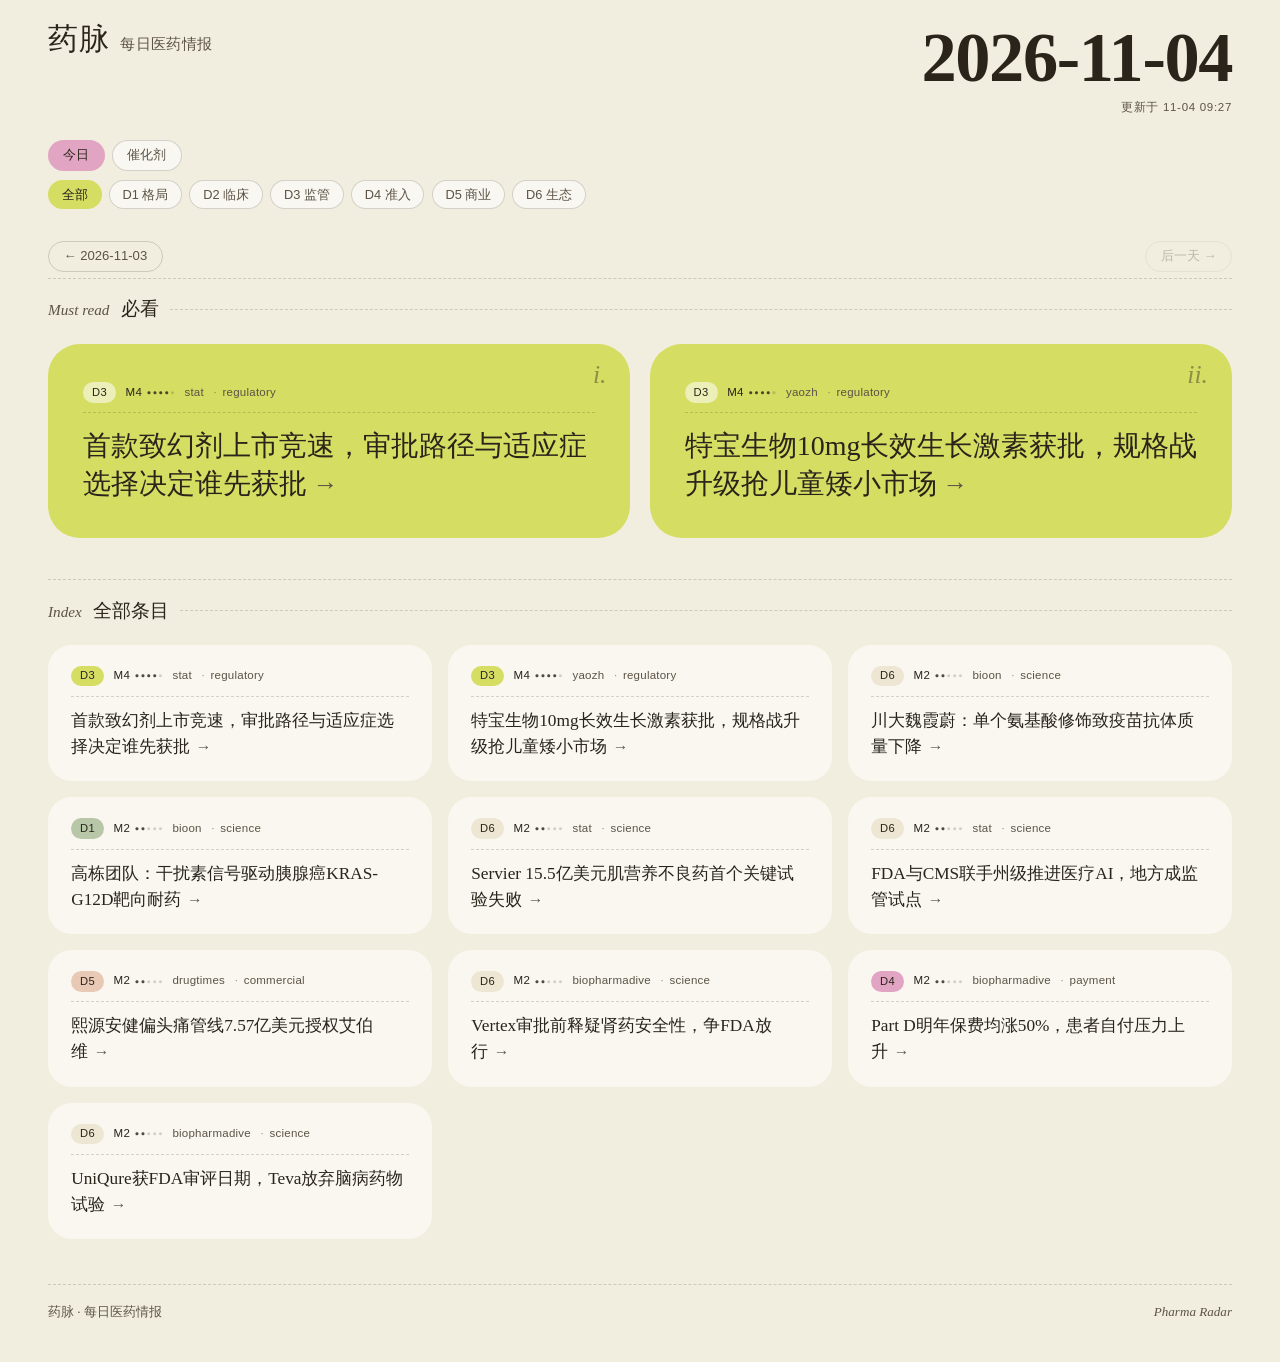
==== commit b37ba300: "feat: 日期移入页头右上角，去掉切换栏中间的日期 日期与更新时间块从正文区移到页头右上角（原四色圆点位置，圆点删除）， 字号与字重不变；正文因此紧接筛选栏出现。 日期切换栏只保留前后两个按钮，中间" ====
--- a/index.html
+++ b/index.html
@@ -12,9 +12,7 @@
     <h1>药脉</h1>
     <span class="tagline">每日医药情报</span>
   </div>
-  <div class="swatches" aria-hidden="true">
-    <span></span><span></span><span></span><span></span>
-  </div>
+  <div id="hero-date" class="hero-date"></div>
 </header>
 <nav class="views" aria-label="切换视图">
   <button class="view-tab active" type="button" data-view="today" aria-pressed="true">今日</button>
@@ -31,7 +29,6 @@
 </nav>
 <nav id="day-nav" class="day-nav" aria-label="切换日期" hidden>
   <button id="prev-day" class="day-btn" type="button">← 前一天</button>
-  <span id="current-date" class="current-date"></span>
   <button id="next-day" class="day-btn" type="button">后一天 →</button>
 </nav>
 <main id="app"></main>
--- a/style.css
+++ b/style.css
@@ -49,10 +49,10 @@
 .top {
   display: flex;
   flex-wrap: wrap;
-  align-items: center;
+  align-items: flex-start;
   justify-content: space-between;
   gap: 0.75rem 1rem;
-  padding: 1.9rem var(--pad) 0.3rem;
+  padding: 1.5rem var(--pad) 0.3rem;
 }
 
 .brand {
@@ -77,29 +77,12 @@
   letter-spacing: 0.02em;
 }
 
-/* 封面圆点：五色粉彩的签名 */
-.swatches {
-  display: flex;
-  gap: 0.42rem;
-}
-
-.swatches span {
-  width: 1rem;
-  height: 1rem;
-  border-radius: 50%;
-}
-
-.swatches span:nth-child(1) {
-  background: var(--pink);
-}
-.swatches span:nth-child(2) {
-  background: var(--lemon);
-}
-.swatches span:nth-child(3) {
-  background: var(--sage);
-}
-.swatches span:nth-child(4) {
-  background: var(--lilac);
+/* 日期与更新时间：页头右上角，只占自身宽度 */
+.hero-date {
+  display: flex;
+  flex-direction: column;
+  align-items: flex-end;
+  text-align: right;
 }
 
 .muted {
@@ -217,61 +200,29 @@
   cursor: default;
 }
 
-.current-date {
-  color: var(--ink-soft);
-  font-family: var(--serif);
-  font-size: 0.95rem;
-  letter-spacing: 0.02em;
-  font-variant-numeric: tabular-nums;
-}
-
-/* ---------- 日期封面 ---------- */
+/* ---------- 正文 ---------- */
 
 .day {
-  margin-top: 0.6rem;
-}
-
-.day-hero {
-  display: grid;
-  grid-template-columns: minmax(0, 1fr) auto;
-  align-items: end;
-  column-gap: 1rem;
-  row-gap: 0.5rem;
-  padding: 2.1rem var(--pad) 1.5rem;
-  border-bottom: 1px dashed var(--rule-soft);
-}
-
-.day-hero::before {
-  content: "Daily brief · 今日";
-  align-self: end;
-  padding-bottom: 0.5rem;
-  color: var(--ink-soft);
-  font-family: var(--sans);
-  font-size: 0.78rem;
-  letter-spacing: 0.02em;
+  margin-top: 0.4rem;
 }
 
 .day-title {
-  grid-column: 2;
   margin: 0;
   font-family: var(--serif);
   font-size: clamp(2.4rem, 11.5vw, 4.4rem);
-  font-weight: 500;
+  font-weight: 600;
   line-height: 0.95;
   letter-spacing: -0.02em;
   font-variant-numeric: tabular-nums;
-  text-align: right;
 }
 
 .day-meta {
-  grid-column: 2;
-  margin: 0;
+  margin: 0.45rem 0 0;
   color: var(--ink-soft);
   font-family: var(--sans);
   font-size: 0.72rem;
   letter-spacing: 0.06em;
   font-variant-numeric: tabular-nums;
-  text-align: right;
 }
 
 /* ---------- 分区标题 ---------- */
@@ -567,10 +518,6 @@
   letter-spacing: -0.01em;
 }
 
-.catalysts .day-hero::before {
-  content: "Catalyst calendar · 催化剂";
-}
-
 .catalysts > .quiet {
   padding: 1.3rem var(--pad) 0;
 }
@@ -667,6 +614,14 @@
   outline-offset: 3px;
 }
 
+/* ---------- 窄屏：让日期与刊名同一行 ---------- */
+
+@media (max-width: 519px) {
+  .tagline {
+    display: none;
+  }
+}
+
 /* ---------- 稍宽屏幕 ---------- */
 
 @media (min-width: 640px) {
@@ -682,11 +637,6 @@
     grid-template-columns: repeat(auto-fill, minmax(21rem, 1fr));
   }
 
-  .day-hero {
-    padding-top: 2.6rem;
-    padding-bottom: 1.7rem;
-  }
-
   .day-title {
     font-size: clamp(3rem, 6vw, 4.4rem);
   }
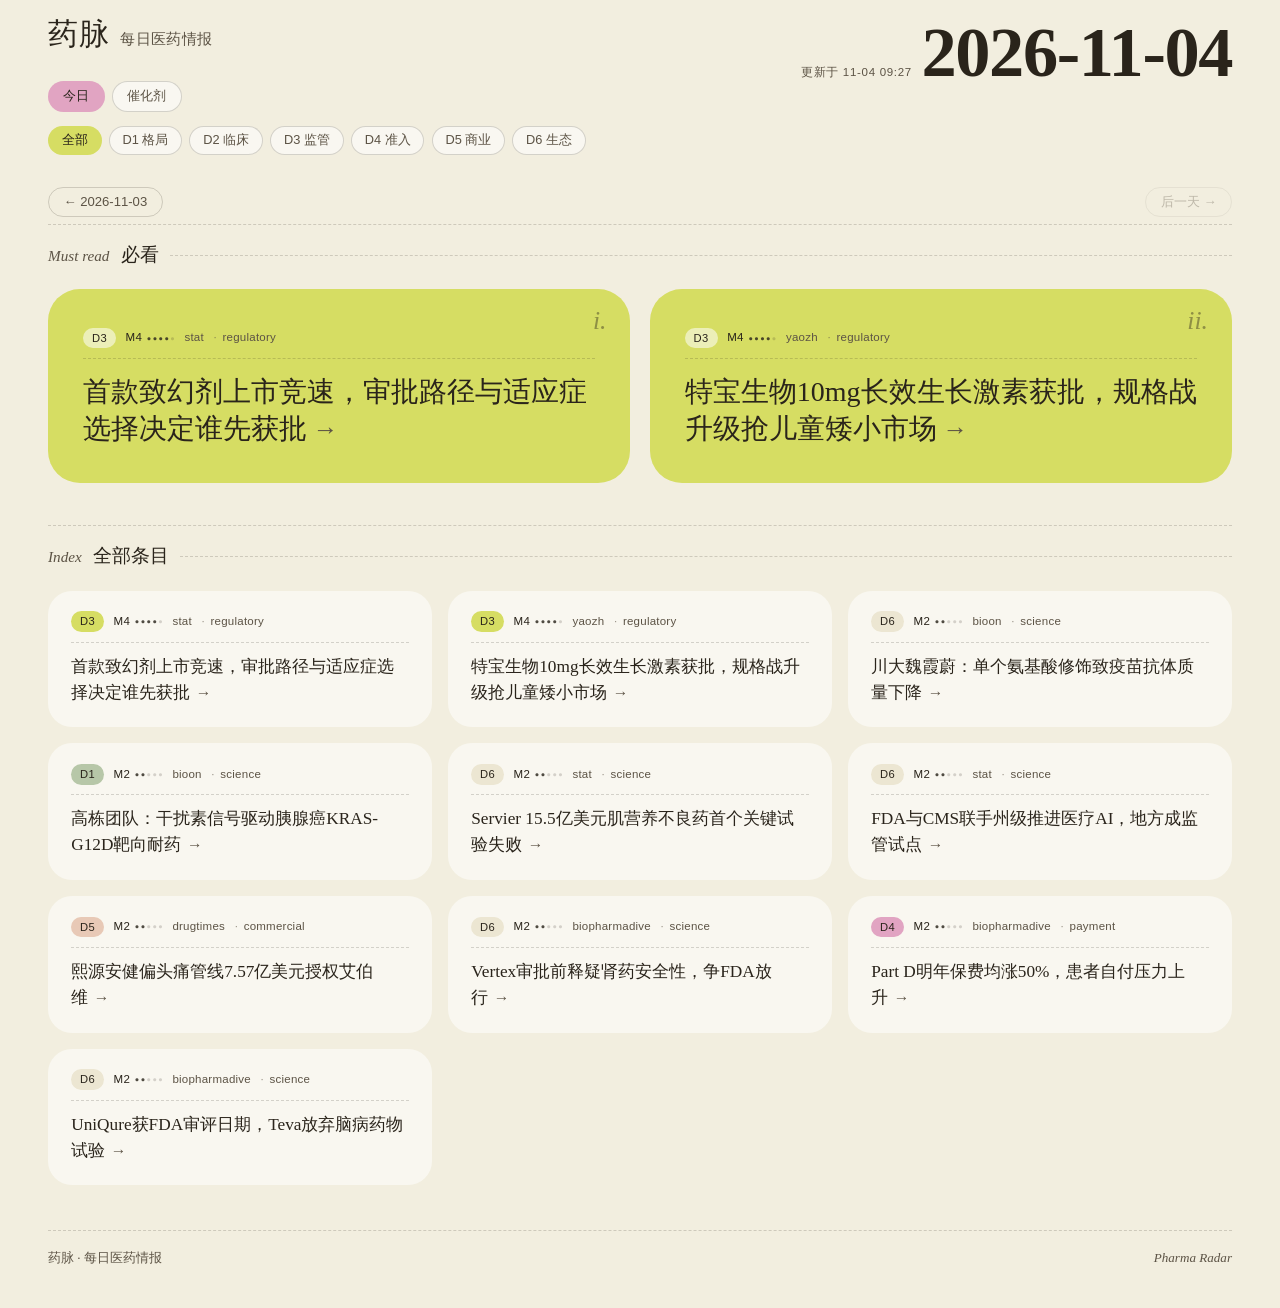
==== commit 1d2b9413: "style: 收紧页头，更新于与日期同行 刊名与今日/催化剂切换竖排同栏，页头只占一行高度；日期右上角， 更新于取其左、同一基线；窄屏用网格把刊名与日期并排、切换按钮紧随， 催化剂标题单独收字号以挤进" ====
--- a/index.html
+++ b/index.html
@@ -8,16 +8,18 @@
 </head>
 <body>
 <header class="top">
-  <div class="brand">
-    <h1>药脉</h1>
-    <span class="tagline">每日医药情报</span>
+  <div class="masthead">
+    <div class="brand">
+      <h1>药脉</h1>
+      <span class="tagline">每日医药情报</span>
+    </div>
+    <nav class="views" aria-label="切换视图">
+      <button class="view-tab active" type="button" data-view="today" aria-pressed="true">今日</button>
+      <button class="view-tab" type="button" data-view="catalysts" aria-pressed="false">催化剂</button>
+    </nav>
   </div>
   <div id="hero-date" class="hero-date"></div>
 </header>
-<nav class="views" aria-label="切换视图">
-  <button class="view-tab active" type="button" data-view="today" aria-pressed="true">今日</button>
-  <button class="view-tab" type="button" data-view="catalysts" aria-pressed="false">催化剂</button>
-</nav>
 <nav class="tabs" aria-label="按维度筛选">
   <button class="tab active" type="button" data-dim="all" aria-pressed="true">全部</button>
   <button class="tab" type="button" data-dim="D1" aria-pressed="false">D1 格局</button>
--- a/style.css
+++ b/style.css
@@ -52,7 +52,15 @@
   align-items: flex-start;
   justify-content: space-between;
   gap: 0.75rem 1rem;
-  padding: 1.5rem var(--pad) 0.3rem;
+  padding: 1.2rem var(--pad) 0.3rem;
+}
+
+/* 刊名与视图切换竖排成一列，日期在右，页头只占一行高度 */
+.masthead {
+  display: flex;
+  flex-direction: column;
+  align-items: flex-start;
+  gap: 1.8rem;
 }
 
 .brand {
@@ -77,11 +85,13 @@
   letter-spacing: 0.02em;
 }
 
-/* 日期与更新时间：页头右上角，只占自身宽度 */
+/* 日期与更新时间：页头右上角，更新时间与日期同一行、排在其左 */
 .hero-date {
   display: flex;
-  flex-direction: column;
-  align-items: flex-end;
+  flex-wrap: wrap;
+  align-items: baseline;
+  justify-content: flex-end;
+  gap: 0.1rem 0.6rem;
   text-align: right;
 }
 
@@ -93,10 +103,11 @@
 
 /* ---------- 视图 / 维度筛选 ---------- */
 
+/* 视图切换在页头左列，与刊名同栏，不再单独占一行 */
 .views {
   display: flex;
   gap: 0.45rem;
-  padding: 1.1rem var(--pad) 0;
+  padding: 0;
 }
 
 .view-tab,
@@ -209,7 +220,7 @@
 .day-title {
   margin: 0;
   font-family: var(--serif);
-  font-size: clamp(2.4rem, 11.5vw, 4.4rem);
+  font-size: clamp(2rem, 9vw, 4.4rem);
   font-weight: 600;
   line-height: 0.95;
   letter-spacing: -0.02em;
@@ -217,7 +228,8 @@
 }
 
 .day-meta {
-  margin: 0.45rem 0 0;
+  order: -1;
+  margin: 0;
   color: var(--ink-soft);
   font-family: var(--sans);
   font-size: 0.72rem;
@@ -513,8 +525,9 @@
 
 /* ---------- 催化剂 ---------- */
 
-.catalysts .day-title {
-  font-size: clamp(1.8rem, 7.5vw, 3rem);
+/* 催化剂标题是五个汉字，字号收一档才能和日期、刊名挤进同一行 */
+.hero-date[data-view="catalysts"] .day-title {
+  font-size: clamp(1.35rem, 5.6vw, 3rem);
   letter-spacing: -0.01em;
 }
 
@@ -614,7 +627,36 @@
   outline-offset: 3px;
 }
 
-/* ---------- 窄屏：让日期与刊名同一行 ---------- */
+/* ---------- 窄屏：刊名与日期同一行，视图切换紧随其下 ---------- */
+
+@media (max-width: 639px) {
+  .top {
+    display: grid;
+    grid-template-columns: minmax(0, 1fr) auto;
+    align-items: start;
+    column-gap: 0.75rem;
+  }
+
+  .masthead {
+    display: contents;
+  }
+
+  .brand {
+    grid-column: 1;
+    grid-row: 1;
+  }
+
+  .views {
+    grid-column: 1 / -1;
+    grid-row: 2;
+    padding-top: 1.1rem;
+  }
+
+  .hero-date {
+    grid-column: 2;
+    grid-row: 1;
+  }
+}
 
 @media (max-width: 519px) {
   .tagline {
@@ -622,6 +664,18 @@
   }
 }
 
+/* 320–375px：再收一点，保证刊名、更新于、日期仍在一行 */
+@media (max-width: 379px) {
+  .top h1 {
+    font-size: 1.75rem;
+  }
+
+  .day-meta {
+    font-size: 0.66rem;
+    letter-spacing: 0.03em;
+  }
+}
+
 /* ---------- 稍宽屏幕 ---------- */
 
 @media (min-width: 640px) {
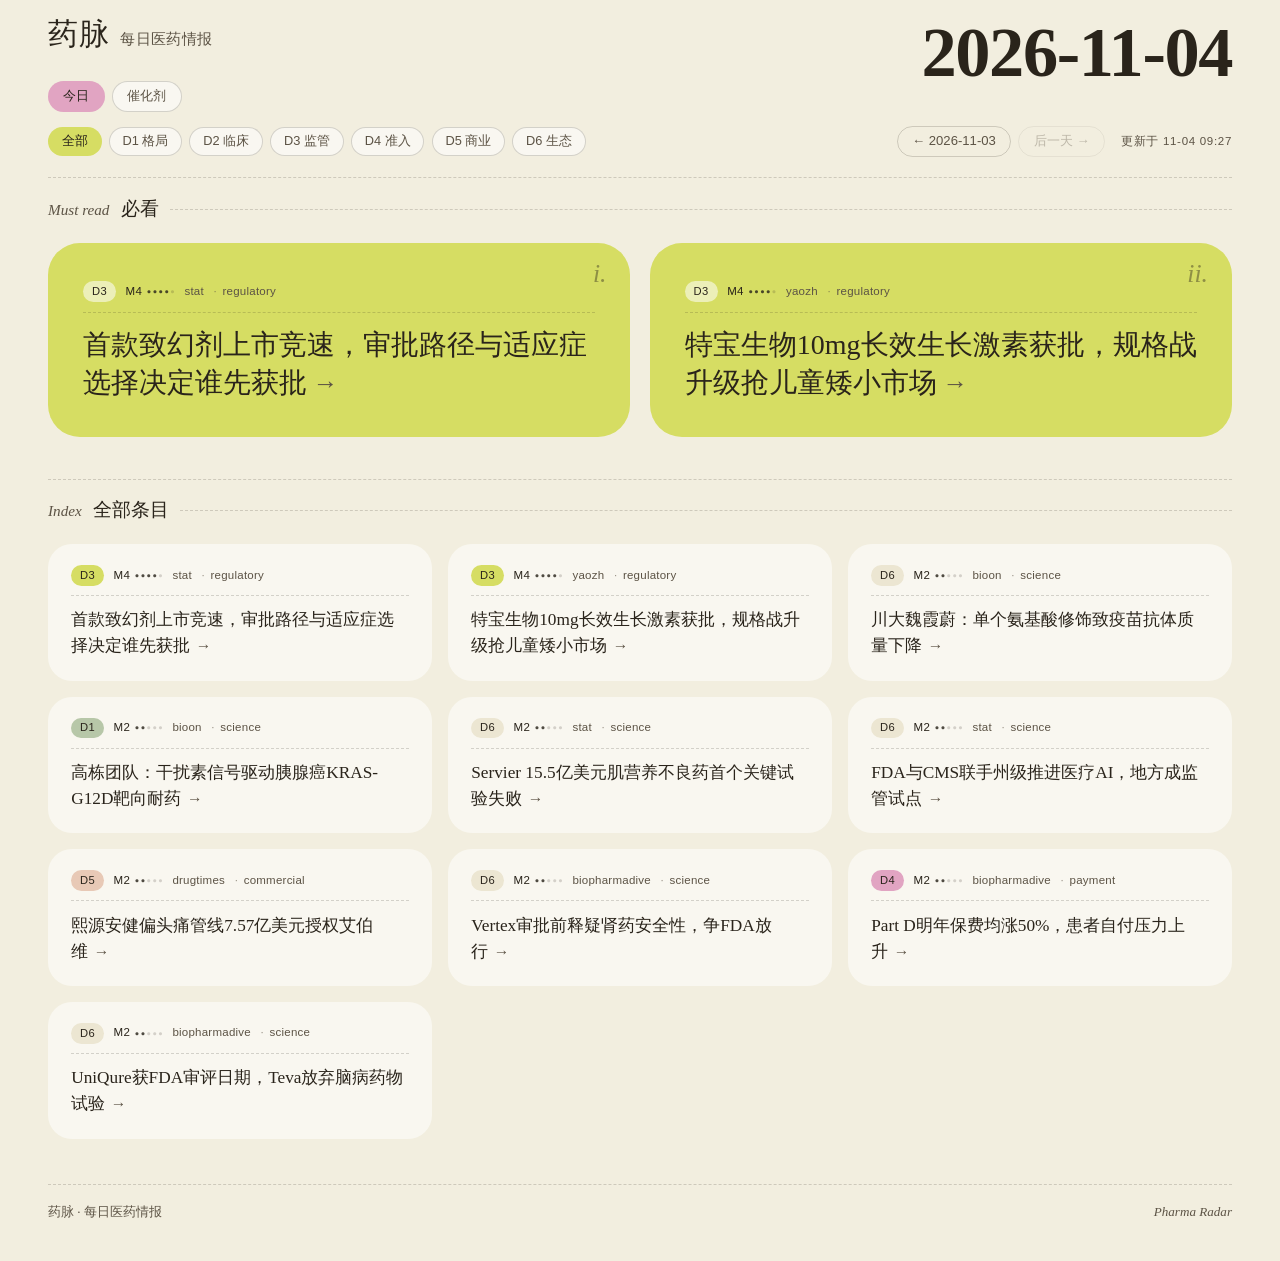
==== commit d191179d: "style: 日期切换与更新时间并入筛选栏 前一天/后一天和「更新于」从独立行移到维度筛选那一行：桌面单行， 筛选左、按钮居中偏右、时间贴右；窄屏筛选独占一行，后两者折到下一行。 页头因此只剩刊名与日" ====
--- a/index.html
+++ b/index.html
@@ -20,19 +20,22 @@
   </div>
   <div id="hero-date" class="hero-date"></div>
 </header>
-<nav class="tabs" aria-label="按维度筛选">
-  <button class="tab active" type="button" data-dim="all" aria-pressed="true">全部</button>
-  <button class="tab" type="button" data-dim="D1" aria-pressed="false">D1 格局</button>
-  <button class="tab" type="button" data-dim="D2" aria-pressed="false">D2 临床</button>
-  <button class="tab" type="button" data-dim="D3" aria-pressed="false">D3 监管</button>
-  <button class="tab" type="button" data-dim="D4" aria-pressed="false">D4 准入</button>
-  <button class="tab" type="button" data-dim="D5" aria-pressed="false">D5 商业</button>
-  <button class="tab" type="button" data-dim="D6" aria-pressed="false">D6 生态</button>
-</nav>
-<nav id="day-nav" class="day-nav" aria-label="切换日期" hidden>
-  <button id="prev-day" class="day-btn" type="button">← 前一天</button>
-  <button id="next-day" class="day-btn" type="button">后一天 →</button>
-</nav>
+<div class="filters">
+  <nav class="tabs" aria-label="按维度筛选">
+    <button class="tab active" type="button" data-dim="all" aria-pressed="true">全部</button>
+    <button class="tab" type="button" data-dim="D1" aria-pressed="false">D1 格局</button>
+    <button class="tab" type="button" data-dim="D2" aria-pressed="false">D2 临床</button>
+    <button class="tab" type="button" data-dim="D3" aria-pressed="false">D3 监管</button>
+    <button class="tab" type="button" data-dim="D4" aria-pressed="false">D4 准入</button>
+    <button class="tab" type="button" data-dim="D5" aria-pressed="false">D5 商业</button>
+    <button class="tab" type="button" data-dim="D6" aria-pressed="false">D6 生态</button>
+  </nav>
+  <nav id="day-nav" class="day-nav" aria-label="切换日期" hidden>
+    <button id="prev-day" class="day-btn" type="button">← 前一天</button>
+    <button id="next-day" class="day-btn" type="button">后一天 →</button>
+  </nav>
+  <p id="day-meta" class="day-meta"></p>
+</div>
 <main id="app"></main>
 <footer class="page-footer">
   <span>药脉 · 每日医药情报</span>
--- a/style.css
+++ b/style.css
@@ -140,11 +140,22 @@
   font-weight: 500;
 }
 
+/* 维度筛选、日期切换与更新时间同处一行，窄屏时后两者折到第二行 */
+.filters {
+  display: flex;
+  flex-wrap: wrap;
+  align-items: center;
+  gap: 0.5rem 1rem;
+  padding: 0.6rem var(--pad) 0.9rem;
+}
+
 .tabs {
   display: flex;
+  flex: 1 1 auto;
+  min-width: 0;
   gap: 0.45rem;
   overflow-x: auto;
-  padding: 0.6rem var(--pad) 0.9rem;
+  padding: 0;
   scrollbar-width: none;
 }
 
@@ -193,9 +204,8 @@
 .day-nav {
   display: flex;
   align-items: center;
-  justify-content: space-between;
-  gap: 0.5rem;
-  padding: 1.1rem var(--pad) 0;
+  gap: 0.45rem;
+  padding: 0;
 }
 
 .day-nav[hidden] {
@@ -228,13 +238,14 @@
 }
 
 .day-meta {
-  order: -1;
-  margin: 0;
+  flex: 0 0 auto;
+  margin: 0 0 0 auto;
   color: var(--ink-soft);
   font-family: var(--sans);
   font-size: 0.72rem;
   letter-spacing: 0.06em;
   font-variant-numeric: tabular-nums;
+  white-space: nowrap;
 }
 
 /* ---------- 分区标题 ---------- */
@@ -656,6 +667,11 @@
     grid-column: 2;
     grid-row: 1;
   }
+
+  /* 窄屏放不下三组，筛选独占一行，日期切换与更新时间折到下一行 */
+  .tabs {
+    flex: 1 0 100%;
+  }
 }
 
 @media (max-width: 519px) {
